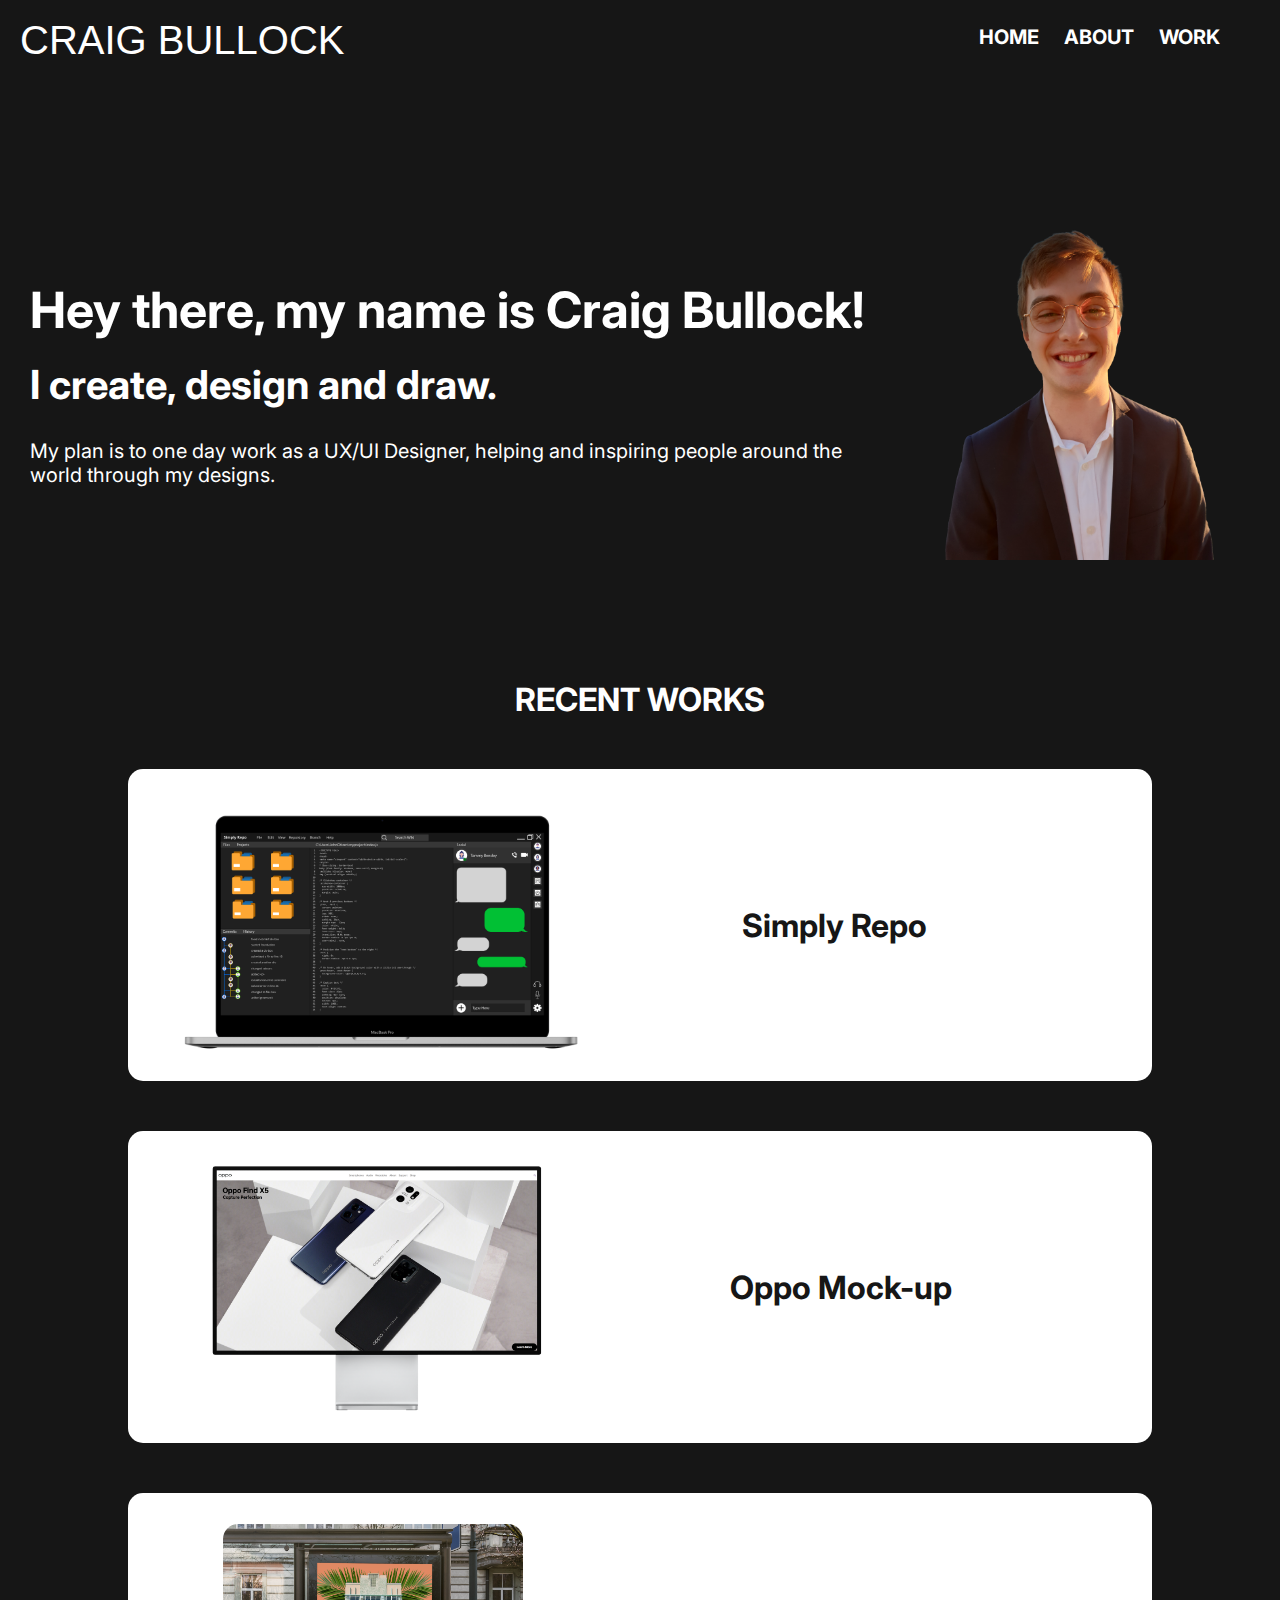
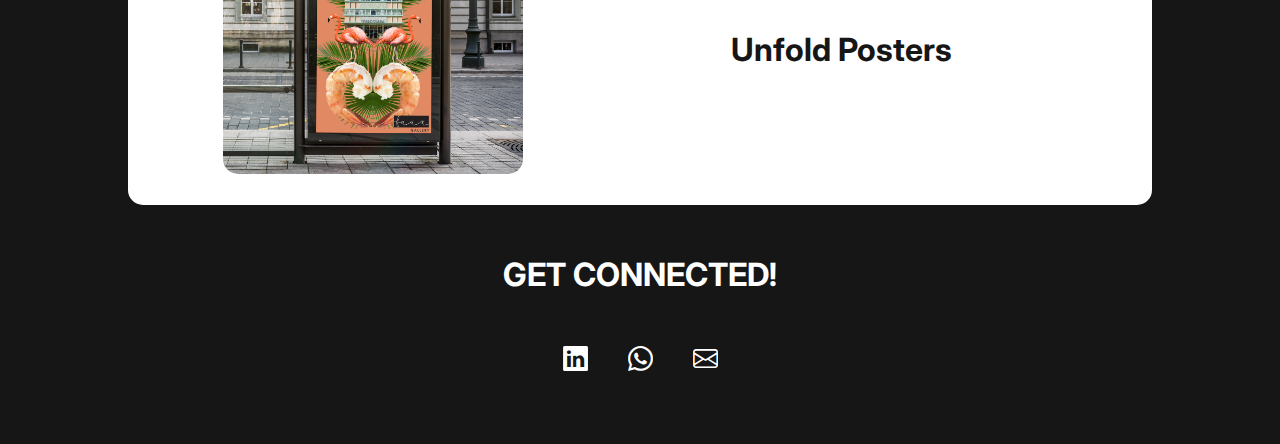
==== index.html @ e7b44bd5 "Add files via upload" ====
<!DOCTYPE html>
<html lang="en">
<head>
    <meta charset="UTF-8">
    <meta http-equiv="X-UA-Compatible" content="IE=edge">
    <meta name="viewport" content="width=device-width, initial-scale=1.0">
    <title>Craig Bullock Design | Home</title>
    <link rel="stylesheet" href="main.css">
    <link href="https://fonts.googleapis.com/css2?family=Yellowtail&display=swap" rel="stylesheet">
    <link href="https://fonts.googleapis.com/css2?family=Inter&display=swap" rel="stylesheet">
    <link rel="stylesheet" href="https://cdn.jsdelivr.net/npm/bootstrap-icons@1.9.1/font/bootstrap-icons.css">
</head>
<body>
    <div class="container">
        <div class="navbar">
            <div class="logo">
                <a href="">   
                    <p2>CRAIG BULLOCK</p2>
                </a>
            </div>
            <div class="cats">
                <a href="index.html">
                    HOME
                </a>
                <a href="about.html">
                    ABOUT
                </a>
                <a href="works.html">
                    WORK
                </a>
            </div>
        </div>
        <div class="introduction">
            <div class="introbox">
                <div class="text">
                    <h1>Hey there, my name is Craig Bullock!</h1>
                    <h2>I create, design and draw.</h2>
                    <p>My plan is to one day work as a UX/UI Designer, helping and inspiring people around the world through my designs.</p>
                </div>
                <div class="profileshot">
                    <img src="me.png">
                </div>
            </div>
        </div>
        <div class="works">    
            <div class="workbox">
                <h1>RECENT WORKS</h1>
                <a href="works.html">
                    <div class="work1">
                        <img src="simplyrepo.png" alt="">
                        <h1>Simply Repo</h1>
                    </div>
                </a>
                <a href="works.html">
                    <div class="work2">
                        <img src="oppomockup.png" alt="">
                        <h1>Oppo Mock-up</h1>
                    </div>
                </a>
                <a href="works.html">
                    <div class="work3">
                        <img src="Poster Mockup.png" alt="">
                        <h1>Unfold Posters</h1>
                    </div>
                </a>
            </div>
        </div>
        <div class="socials">
            <div class="socialsbox">
                <div>
                    <h1>GET CONNECTED!</h1>
                </div>
                <div class="social">
                    <a href="https://linkedin.com/in/bullockcraig">
                        <i class="bi-linkedin"></i>
                    </a>
                    <a href="https://wa.me/610490848878">
                        <i class="bi-whatsapp"></i>
                    </a>
                    <a href="mailto: craigbullbren@outlook.com">
                        <i class="bi-envelope"></i>
                    </a>
                </div>
            </div>
        </div>
    </div>
<script src="java.js"></script>
</body>
</html>
---- main.css ----
* {
    margin: 0;
    overflow-x: hidden;
}

.navbar {
    height: 80px;
    width: 100vw;
    background-color: #161616;
    display: flex;
    align-items: center;
    justify-content: space-between;
}

.navbar a {
    text-decoration: none;
    color: white;
}

.logo {
    display: flex;
    justify-content: center;
    align-items: center;
    font-size: 40px;
    padding-left: 20px;
}

.logo p2 {
    font-family: 'Segoe UI', Tahoma, Geneva, Verdana, sans-serif;
}

.cats {
    font-family: 'Inter';
    font-weight: bold;
    font-size: 20px;
    padding-right: 50px;
    text-align: center;
    height: 30px;
}

.cats a {
    padding: 10px;
    text-align: center;
}

.introduction {
    height: 600px;
    background-color: #161616;
    width: 100vw;
    display: flex;
    justify-content: center;
    font-family: 'Inter';
    color: white;
}

.works {
    background-color: #161616;
    display: flex;
    justify-content: center;
    font-family: 'Inter';
}

.introbox {
    width: 1580px;
    position: relative;
}

.text {
    position: absolute;
    top: 200px;
    padding-left: 30px;
    max-width: 865px;

}

.text h1 {
    font-size: 50px;
}

.text h2 {
    font-size: 40px;
    padding-top: 20px;
}

.text p {
    font-size: 20px;
    padding-top: 30px;
}

.profileshot {
    position: absolute;
    right: 50px;
    top: 80px;
}

.profileshot img {
    height: 400px;
}

.workbox {
    width: 2048px;
    display: flex;
    flex-direction: column;
    align-items: center;
    gap: 50px;
    color: white;
}

.work1 {
    background-color: white;
    width: 1024px;
    height: 312px;
    align-items: center;
    display: flex;
    border-radius: 15px;
    position: relative;
}

.work1 h1 {
    padding-right: 100px;
    position: absolute;
    right: 125px;
    color: #161616;
}

.work1 img {
    height: 250px;
    position: absolute;
    left: 50px;
}

.work2 {
    background-color: white;
    width: 1024px;
    height: 312px;
    align-items: center;
    display: flex;
    border-radius: 15px;
    position: relative;
}

.work2 h1 {
    padding-right: 100px;
    position: absolute;
    right: 100px;
    color: #161616;
}

.work2 img {
    height: 250px;
    position: absolute;
    left: 75px;
}

.work3 {
    background-color: white;
    width: 1024px;
    height: 312px;
    align-items: center;
    display: flex;
    border-radius: 15px;
    position: relative;
}

.work3 h1 {
    padding-right: 100px;
    position: absolute;
    right: 100px;
    color: #161616;
}

.work3 img {
    height: 250px;
    position: absolute;
    left: 95px;
    border-radius: 15px;
}


.socials {
    padding: 50px;
    display: flex;
    justify-content: center;
    background-color: #F5F5EF;
    font-family: 'Inter';
    background-color: #161616;
    color: white;
}

.socialsbox {
    width: 2048px;
    display: flex;
    align-items: center;
    flex-direction: column;
    gap: 30px;
}

.social {
    display: flex;
    justify-content: center;
    flex-direction: row;
}

.socialsbox a {
    text-decoration: none;
    color: white;
    display: flex;
    justify-content: center;
    flex-direction: row;
    padding: 20px;
}

.bi-linkedin {
    font-size: 25px;
    text-decoration: none;
    color: white;
}

.bi-envelope {
    font-size: 25px;
}

.bi-whatsapp {
    font-size: 25px;
}



/*  Work */

.bworks {
    display: flex;
    justify-content: center;
    align-items: center;
    width: 100vw;
    background-color: #161616;
}

.bworksbox {
    display: flex;
    justify-content: center;
    flex-direction: column;
    align-items: center;
    width: 2048px;
    gap: 20px;
    font-family: 'Inter';
}

.wcontent {
    display: flex;
    justify-content: center;
    align-items: center;
    flex-direction: row;
    gap: 50px;
    font-family: 'Inter'
}

.box1 {
    display: flex;
    justify-content: center;
    align-items: center;
    flex-direction: column;
    background-color: white;
    height: 450px;
    width: 450px;
    gap: 50px;
    border-radius: 15px;
}

.box1 img {
    height: 250px;
}

.box2 {
    display: flex;
    justify-content: center;
    align-items: center;
    flex-direction: column;
    background-color: white;
    height: 450px;
    width: 450px;
    gap: 50px;
    border-radius: 15px;
}

.box2 img {
    height: 250px;
}

.title {
    display: block;
    color: white;
}

.bworksbox h1 {
    color: white;
}

#overlay1 {
    display: none;
    position: fixed;
    width: 100%;
    height: 100%;
    top: 0;
    left: 0;
    right: 0;
    bottom: 0;
    background-color: rgba(0,0,0,0.5);
}

.overlaybox {
    display: flex;
    justify-content: center;
    align-items: center;
    height: 700px;
    width: 1000px;
    background-color: white;
    border-radius: 15px;
    font-family: 'Inter';
    flex-direction: column;
    position: relative;
}

.overlaybox video {
    height: 500px;
    padding: 20px;
}

.bi-x-square-fill {
    position: absolute;
    right: 10px;
    top: 10px;
    font-size: 40px;
}

.overlaybox p {
    padding-top: 10px;
    padding-left: 60px;
    padding-right: 60px;
}

#overlay2 {
    display: none;
    position: fixed;
    width: 100%;
    height: 100%;
    top: 0;
    left: 0;
    right: 0;
    bottom: 0;
    background-color: rgba(0,0,0,0.5);
}

#overlay3 {
    display: none;
    position: fixed;
    width: 100%;
    height: 100%;
    top: 0;
    left: 0;
    right: 0;
    bottom: 0;
    background-color: rgba(0,0,0,0.5);
}

#overlay4 {
    display: none;
    position: fixed;
    width: 100%;
    height: 100%;
    top: 0;
    left: 0;
    right: 0;
    bottom: 0;
    background-color: rgba(0,0,0,0.5);
}

.overlaybox iframe {
    height: 500px;
    width: 900px;
    padding: 20px;
    border: none;
}

#overlay5 {
    display: none;
    position: fixed;
    width: 100%;
    height: 100%;
    top: 0;
    left: 0;
    right: 0;
    bottom: 0;
    background-color: rgba(0,0,0,0.5);
}

.overlaybox img {
    height: 500px;
    padding: 20px;
}

#overlay6 {
    display: none;
    position: fixed;
    width: 100%;
    height: 100%;
    top: 0;
    left: 0;
    right: 0;
    bottom: 0;
    background-color: rgba(0,0,0,0.5);
}

#overlay7 {
    display: none;
    position: fixed;
    width: 100%;
    height: 100%;
    top: 0;
    left: 0;
    right: 0;
    bottom: 0;
    background-color: rgba(0,0,0,0.5);
}

/*      ABOUT       */

.about {
    display: flex;
    justify-content: center;
    background-color: #161616;
}

.aboutbox {
    display: flex;
    justify-content: center;
    font-family: 'Inter';
    width: 1080px;
    color: white;
    padding: 20px;
    flex-direction: column;
    row-gap: 20px;
}

.aboutbox h1 {
    text-align: center;
    padding-bottom: 20px;
}

.aboutbox p {
    padding-bottom: 20px;
    font-size: 25px;
}

.gallerytext p {
    text-align: center;
}

.wcontent1 {
    padding-top: 40px;
    display: flex;
    justify-content: center;
    align-items: center;
    flex-direction: row;
    gap: 50px;
    font-family: 'Inter';
}

#slideshow { 
    margin: 50px auto; 
    position: relative; 
    width: 410px; 
    height: 540px; 
    padding: 10px; 
    background-color: white;
    border-radius: 15px;
}
  
#slideshow > div { 
    position: absolute; 
    top: 10px; 
    left: 10px; 
    right: 10px; 
    bottom: 10px;
    display: flex;
    align-items: center;
}

#slideshow img {
    height: 530px;
}

#slideshow div {
    display: flex;
    justify-content: center;
    align-content: center;
}

@media screen and (max-width:1080px) {
    .wcontent {
        flex-direction: column;
    }
    .work1 {
        width: 400px;
        height: 400px;
        display: flex;
        justify-content: center;
        align-items: center;
        position: static;
        flex-direction: column;
        text-decoration: none;
    }
    .work1 h1 {
        color: #161616;
        position: static;
        right: 0;
        text-decoration: none;
        padding: 50px;
        text-align: center;
    }
    
    .work1 img {
        height: 250px;
        position: static;
        left: 0;
        text-decoration: none;
    }
    .work2 {
        background-color: white;
        width: 400px;
        height: 400px;
        align-items: center;
        display: flex;
        border-radius: 15px;
        position: static;
        flex-direction: column;
        justify-content: center;
    }
    
    .work2 h1 {
        position: static;
        right: 0px;
        color: #161616;
        padding: 50px;
    }
    
    .work2 img {
        height: 250px;
        position: static;
        left: 0px;
    }
    
    .work3 {
        background-color: white;
        width: 400px;
        height: 400px;
        align-items: center;
        display: flex;
        justify-content: center;
        border-radius: 15px;
        position: static;
        flex-direction: column;
    }
    
    .work3 h1 {
        padding: 40px;
        position: static;
        right: 0px;
        color: #161616;
    }
    
    .work3 img {
        padding: 10px;
        height: 250px;
        position: static;
        left: 0px;
        border-radius: 15px;
    }
    .workbox a {
        text-decoration: none;
    }
    .cats a {
        font-size: 15px;
        padding: 5px;
    }
    .cats {
        padding-right: 20px;
    }
    .logo {
        font-size: 25px;
    }
    .overlaybox {
        display: flex;
        justify-content: center;
        align-items: center;
        height: 500px;
        width: 450px;
        background-color: white;
        border-radius: 15px;
        font-family: 'Inter';
        flex-direction: column;
        position: relative;
    }
    .overlaybox video {
        height: 200px;
        padding:20px;
    }
    .overlaybox p {
        padding-top: 10px;
        padding-left: 60px;
        padding-right: 60px;
    }
    .overlaybox iframe {
        height: 200px;
        width: 400px;
        padding: 20px;
        border: none;
    }
    .overlaybox img {
        height: 200px;
        padding: 20px;
    }
}

@media screen and (max-width:1220px) {
    .introduction {
        height: fit-content;
        background-color: #161616;
        width: 100vw;
        display: flex;
        align-items: center;
        justify-content: center;
        font-family: 'Inter';
        color: white;
    }
    .introbox {
        width: 1580px;
        position: static;
        display: flex;
        justify-content: center;
        align-items: center;
        flex-direction: column;
    }
    .text {
        position: static;
        top: 0px;
        padding: 30px;
        max-width: 865px;
        justify-content: center;
        text-align: center;
        display: flex;
        flex-direction: column;
    }
    .profileshot {
        display: flex;
        justify-content: center;
        align-items: center;
        flex-direction: column;
        position: static;
        right: 0px;
        top: 0px;
    }
    .profileshot img {
        height: 400px;
        padding: 20px;
    }
    .text h1 {
        font-size: 50px;
        height: fit-conten;
    }
    
    .text h2 {
        font-size: 40px;
        padding-top: 20px;
    }
    
    .text p {
        font-size: 20px;
        padding-top: 30px;
    }
}

@media screen and (max-height:800px) {
    .overlaybox {
        display: flex;
        justify-content: center;
        align-items: center;
        height: 500px;
        width: 450px;
        background-color: white;
        border-radius: 15px;
        font-family: 'Inter';
        flex-direction: column;
        position: relative;
    }
    .overlaybox video {
        height: 200px;
        padding:20px;
    }
    .overlaybox p {
        padding-top: 10px;
        padding-left: 60px;
        padding-right: 60px;
    }
    .overlaybox iframe {
        height: 200px;
        width: 400px;
        padding: 20px;
        border: none;
    }
    .overlaybox img {
        height: 200px;
        padding: 20px;
    }
}

@media screen and (max-width:420px) {
    .cats a {
        font-size: 10px;
    }
    .overlaybox {
        display: flex;
        justify-content: center;
        align-items: center;
        height: 500px;
        width: 350px;
        background-color: white;
        border-radius: 15px;
        font-family: 'Inter';
        flex-direction: column;
        position: relative;
    }
    .overlaybox video {
        height: 180px;
        padding:20px;
    }
    .overlaybox p {
        padding-top: 10px;
        padding-left: 30px;
        padding-right: 30px;
    }
    .overlaybox iframe {
        height: 200px;
        width: 300px;
        padding: 20px;
        border: none;
    }
    .overlaybox img {
        height: 190px;
        padding: 20px;
    }
    .overlaybox h2 {
        font-size: 19px;
    }
    .socialsbox h1 {
        font-size: 25px;
    }
}

@media screen and (max-width:510px) {
    .box2 {
        width: 350px;
    }
    .box2 h2 {
        font-size: 18px;
    }
    .box1 {
        width: 350px;
    }
    .box1 h2 {
        font-size: 18px;
    }
    .box1 img {
        height: 200px;
    }
    .box2 img {
        height: 200px;
    }
    #slideshow {
        width: 300px;
        height: 400px;

    }
    #slideshow img {
        height: 400px;
    }
    .work1 {
        width: 350px;
        height: 350px;
        display: flex;
        justify-content: center;
        align-items: center;
        position: static;
        flex-direction: column;
        text-decoration: none;
    }
    .work1 h1 {
        color: #161616;
        position: static;
        right: 0;
        text-decoration: none;
        padding: 30px;
        text-align: center;
    }
    
    .work1 img {
        height: 200px;
        position: static;
        left: 0;
        text-decoration: none;
    }
    .work2 {
        background-color: white;
        width: 350px;
        height: 350px;
        align-items: center;
        display: flex;
        border-radius: 15px;
        position: static;
        flex-direction: column;
        justify-content: center;
    }
    
    .work2 h1 {
        position: static;
        right: 0px;
        color: #161616;
        padding: 30px;
    }
    
    .work2 img {
        height: 200px;
        position: static;
        left: 0px;
    }
    
    .work3 {
        background-color: white;
        width: 350px;
        height: 350px;
        align-items: center;
        display: flex;
        justify-content: center;
        border-radius: 15px;
        position: static;
        flex-direction: column;
    }
    
    .work3 h1 {
        padding: 30px;
        position: static;
        right: 0px;
        color: #161616;
    }
    
    .work3 img {
        padding: 10px;
        height: 200px;
        position: static;
        left: 0px;
        border-radius: 15px;
    }
}
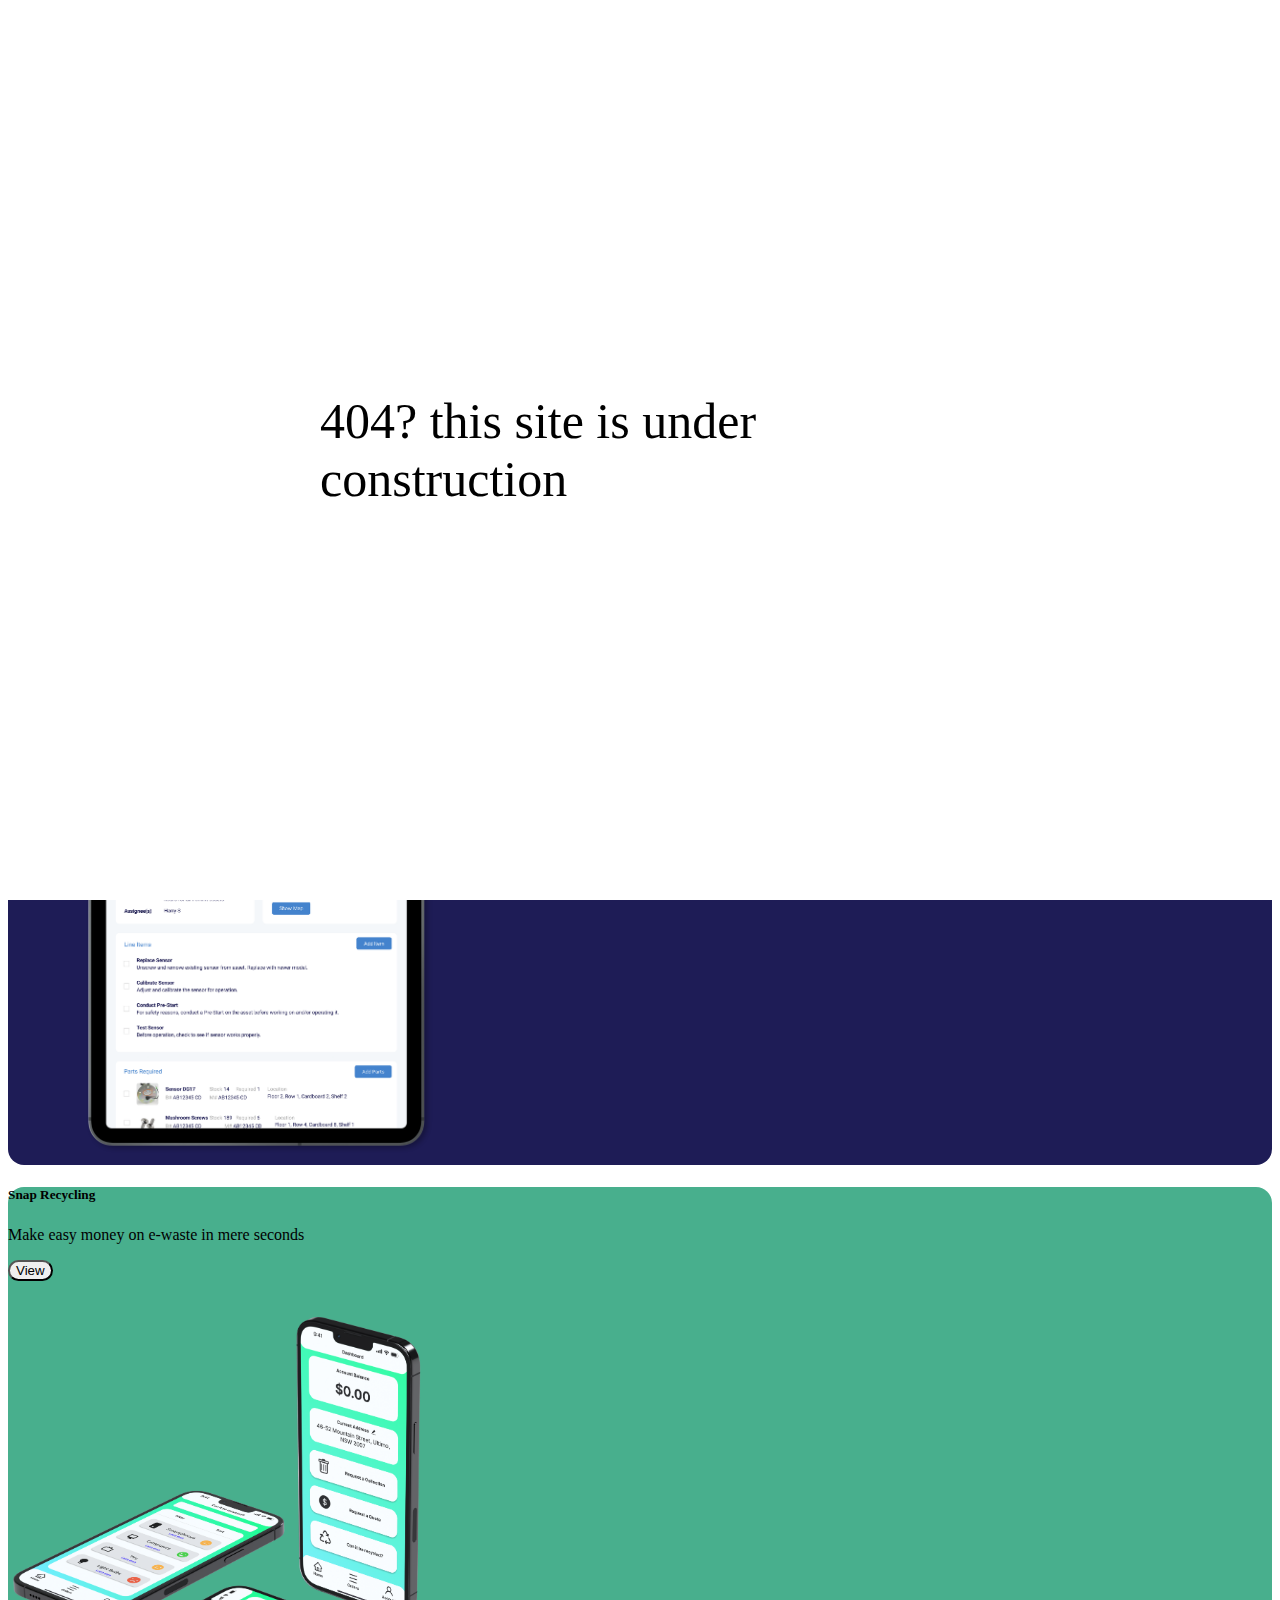
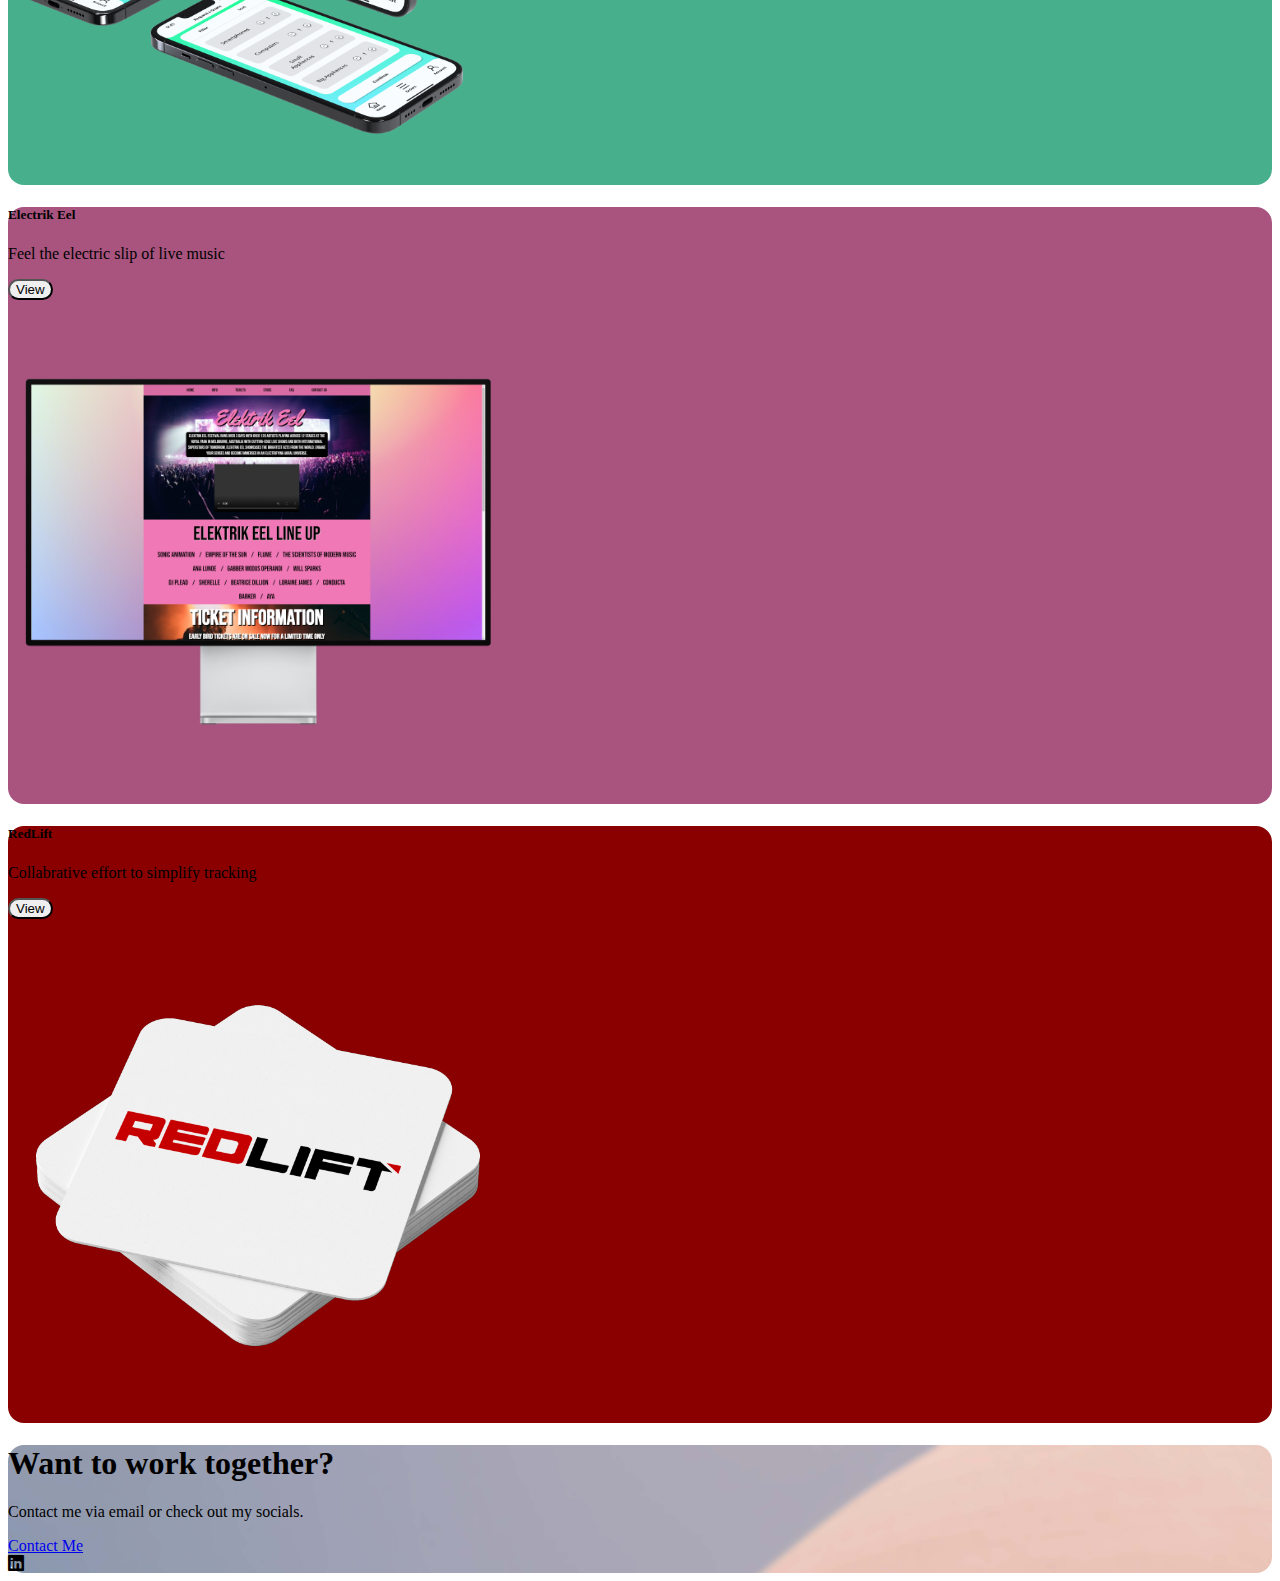
==== commit 244cbdcc: "New Design" ====
--- a/index.html
+++ b/index.html
@@ -1,89 +1,137 @@
-<!DOCTYPE html>
+<!doctype html>
 <html lang="en">
-<head>
-    <meta charset="UTF-8">
-    <meta http-equiv="X-UA-Compatible" content="IE=edge">
-    <meta name="viewport" content="width=device-width, initial-scale=1.0">
-    <title>Craig Bullock Design | Home</title>
+  <head>
+    <meta charset="utf-8">
+    <meta name="viewport" content="width=device-width, initial-scale=1">
+    <link href="https://cdn.jsdelivr.net/npm/bootstrap@5.2.3/dist/css/bootstrap.min.css" rel="stylesheet" integrity="sha384-rbsA2VBKQhggwzxH7pPCaAqO46MgnOM80zW1RWuH61DGLwZJEdK2Kadq2F9CUG65" crossorigin="anonymous">
+    <link rel="stylesheet" href="https://cdn.jsdelivr.net/npm/bootstrap-icons@1.10.2/font/bootstrap-icons.css">
+    <script src="https://cdn.jsdelivr.net/npm/bootstrap@5.2.3/dist/js/bootstrap.bundle.min.js" integrity="sha384-kenU1KFdBIe4zVF0s0G1M5b4hcpxyD9F7jL+jjXkk+Q2h455rYXK/7HAuoJl+0I4" crossorigin="anonymous"></script>
     <link rel="stylesheet" href="main.css">
-    <link href="https://fonts.googleapis.com/css2?family=Yellowtail&display=swap" rel="stylesheet">
-    <link href="https://fonts.googleapis.com/css2?family=Inter&display=swap" rel="stylesheet">
-    <link rel="stylesheet" href="https://cdn.jsdelivr.net/npm/bootstrap-icons@1.9.1/font/bootstrap-icons.css">
+    <title>Craig Bullock Design</title>
 </head>
 <body>
-    <div class="container">
-        <div class="navbar">
-            <div class="logo">
-                <a href="">   
-                    <p2>CRAIG BULLOCK</p2>
-                </a>
+<div id="overlay">
+    <div id="text">
+        <p>404? this site is under construction</p>
+    </div>
+</div>
+    <section class="section1">
+        <nav class="navbar navbar-expand-lg">
+            <div class="container-fluid">
+                <a href="#" class="navbar-brand">CRAIG BULLOCK DESIGN</a>
+                <button type="button" class="navbar-toggler" data-bs-toggle="collapse" data-bs-target="#navbarCollapse">
+                    <span class="navbar-toggler-icon"></span>
+                </button>
+                <div class="collapse navbar-collapse" id="navbarCollapse">
+                    <div class="navbar-nav ms-auto">              	
+                        <a href="#section2" class="nav-item nav-link">About</a>
+                        <a href="#section3" class="nav-item nav-link">Work</a>
+                        <a href="#section4" class="nav-item nav-link">Contact</a>
+                    </div>
+                </div>
             </div>
-            <div class="cats">
-                <a href="index.html">
-                    HOME
-                </a>
-                <a href="about.html">
-                    ABOUT
-                </a>
-                <a href="works.html">
-                    WORK
-                </a>
-            </div>
-        </div>
-        <div class="introduction">
-            <div class="introbox">
-                <div class="text">
-                    <h1>Hey there, my name is Craig Bullock!</h1>
-                    <h2>I create, design and draw.</h2>
-                    <p>My plan is to one day work as a UX/UI Designer, helping and inspiring people around the world through my designs.</p>
+        </nav>
+    </section>
+    <section class="section2">
+        <div class="container-lg">
+            <div class="intro bg p-5 my-4 d-flex align-items-center">
+                <div class="text text-white">
+                    <h1>Hey, it's nice to meet you!</h1>
+                    <p class="lead">My name is Craig Bullock, and I am a user interface designer, a website developer and a professional cat lover.</p>
+                    <p><a href="mailto:craigbullbren@outlook.com" class="btn btn-success btn-lg">Contact Me</a></p>
                 </div>
-                <div class="profileshot">
-                    <img src="me.png">
+                <div class="bit d-flex align-items-center">
+                    <img class="img-fluid" src="shocked with cat.png" alt="null">
                 </div>
             </div>
         </div>
-        <div class="works">    
-            <div class="workbox">
-                <h1>RECENT WORKS</h1>
-                <a href="works.html">
-                    <div class="work1">
-                        <img src="simplyrepo.png" alt="">
-                        <h1>Simply Repo</h1>
+    </section>
+    <section id="section3">
+        <div class="container-lg">
+            <div class="row">
+                <div class="col-xl-6 mb-3">
+                    <div class="teletrack card h-100 border-0">
+                        <div class="poopie d-flex align-items-center">
+                            <div class="card-body text-white">
+                                <h5 class="card-title">Teletrack Maintaince Module</h5>
+                                <p class="card-text">Automating work order management</p>
+                            </div>
+                            <div class="card-body text-end">
+                                <button type="button" class="btn btn-primary">View</button>
+                            </div>
+                        </div>
+                        <div class="image d-flex justify-content-center">
+                            <img src="Portrait.png" class="card-img-bottom img-fluid" alt="null"/>
+                        </div>
                     </div>
-                </a>
-                <a href="works.html">
-                    <div class="work2">
-                        <img src="oppomockup.png" alt="">
-                        <h1>Oppo Mock-up</h1>
+                </div>
+                <div class="col-xl-6 mb-3">
+                    <div class="snap card h-100 border-0">
+                        <div class="poopie d-flex align-items-center">
+                            <div class="card-body text-white">
+                                <h5 class="card-title">Snap Recycling</h5>
+                                <p class="card-text">Make easy money on e-waste in mere seconds</p>
+                            </div>
+                            <div class="card-body text-end ">
+                                <button type="button" class="btn btn-primary">View</button>
+                            </div>
+                        </div>
+                        <div class="image d-flex justify-content-center">
+                            <img src="Scene 14.png" class="card-img-bottom img-fluid" alt="Camera"/>
+                        </div>
                     </div>
-                </a>
-                <a href="works.html">
-                    <div class="work3">
-                        <img src="Poster Mockup.png" alt="">
-                        <h1>Unfold Posters</h1>
+                </div>
+                <div class="col-xl-6 mb-3">
+                    <div class="eel card h-100 border-0">
+                        <div class="poopie d-flex align-items-center">
+                            <div class="card-body text-white">
+                                <h5 class="card-title">Electrik Eel</h5>
+                                <p class="card-text">Feel the electric slip of live music</p>
+                            </div>
+                            <div class="card-body text-end">
+                                <button type="button" class="btn btn-primary">View</button>
+                            </div>
+                        </div>
+                        <div class="image d-flex justify-content-center">
+                            <img src="elektrik_eel_line_up.png" class="card-img-bottom img-fluid" alt="Camera"/>
+                        </div>
                     </div>
-                </a>
-            </div>
+                </div>
+                <div class="col-xl-6 mb-3">
+                    <div class="red card h-100 mb-3 border-0">
+                        <div class="poopie d-flex align-items-center">
+                            <div class="card-body text-white">
+                                <h5 class="card-title">RedLift</h5>
+                                <p class="card-text">Collabrative effort to simplify tracking</p>
+                            </div>
+                            <div class="card-body text-end">
+                                <button type="button" class="btn btn-primary">View</button>
+                            </div>
+                        </div>
+                        <div class="image d-flex justify-content-center">
+                            <img src="Free_Square_Coaster_Mockup_2.png" class="card-img-bottom img-fluid" alt="Camera"/>
+                        </div>
+                    </div>
+                </div>
+            </div>    
         </div>
-        <div class="socials">
-            <div class="socialsbox">
-                <div>
-                    <h1>GET CONNECTED!</h1>
-                </div>
-                <div class="social">
-                    <a href="https://linkedin.com/in/bullockcraig">
-                        <i class="bi-linkedin"></i>
-                    </a>
-                    <a href="https://wa.me/610490848878">
-                        <i class="bi-whatsapp"></i>
-                    </a>
-                    <a href="mailto: craigbullbren@outlook.com">
-                        <i class="bi-envelope"></i>
-                    </a>
+    </section>
+    <section id="section4">
+            <div class="container-lg">
+                <div class="contact p-5 my-4 bg-light text-white">
+                    <h1>Want to work together?</h1>
+                    <p class="lead"> Contact me via email or check out my socials.</p>
+                    <div class="links d-flex flex-row align-items-center">
+                        <div class="">
+                            <a href="mailto:craigbullbren@outlook.com" class="btn btn-success btn-lg">Contact Me</a>
+                        </div>
+                        <div class="p-2">
+                            <a class="btn btn-primary btn-lg"><i class="bi bi-linkedin rounded"></i></a>
+                        </div>
+                    </div>
                 </div>
             </div>
-        </div>
-    </div>
-<script src="java.js"></script>
+        </section>
+    </section>
 </body>
 </html>--- a/main.css
+++ b/main.css
@@ -1,863 +1,81 @@
-* {
-    margin: 0;
-    overflow-x: hidden;
+@media (max-width: 991.98px) {
+    .intro {
+        flex-direction: column;
+    }
+    .text {
+        text-align: center;
+    }
 }
 
-.navbar {
-    height: 80px;
-    width: 100vw;
-    background-color: #161616;
-    display: flex;
-    align-items: center;
-    justify-content: space-between;
+.btn-primary {
+    border-radius: 30px;
 }
 
-.navbar a {
-    text-decoration: none;
-    color: white;
+.card img {
+    width: 500px;
+    height: 500px;
+    object-fit: contain;
 }
 
-.logo {
-    display: flex;
-    justify-content: center;
-    align-items: center;
-    font-size: 40px;
-    padding-left: 20px;
+.card {
+    border-radius: 16px;
 }
 
-.logo p2 {
-    font-family: 'Segoe UI', Tahoma, Geneva, Verdana, sans-serif;
+.contact {
+    border-radius: 16px;
+    background-image: url(sam-moghadam-khamseh-eKauTDj3p2Q-unsplash.jpg);
+    background-size: cover;
 }
 
-.cats {
-    font-family: 'Inter';
-    font-weight: bold;
-    font-size: 20px;
-    padding-right: 50px;
-    text-align: center;
-    height: 30px;
+.intro {
+    border-radius: 16px;
+    background-image: url(sam-moghadam-khamseh-VwHzE0aFQfY-unsplash.jpg);
+    background-size: cover;
 }
 
-.cats a {
-    padding: 10px;
-    text-align: center;
+.teletrack {
+    background-color: #1E1C56;
 }
 
-.introduction {
-    height: 600px;
-    background-color: #161616;
-    width: 100vw;
-    display: flex;
-    justify-content: center;
-    font-family: 'Inter';
-    color: white;
+.snap {
+    background-color: #48af8d;
 }
 
-.works {
-    background-color: #161616;
-    display: flex;
-    justify-content: center;
-    font-family: 'Inter';
+.eel {
+    background-color: #a8547f;
 }
 
-.introbox {
-    width: 1580px;
-    position: relative;
+.red {
+    background-color: #8a0000;
 }
 
-.text {
-    position: absolute;
-    top: 200px;
-    padding-left: 30px;
-    max-width: 865px;
-
-}
-
-.text h1 {
-    font-size: 50px;
-}
-
-.text h2 {
-    font-size: 40px;
-    padding-top: 20px;
-}
-
-.text p {
-    font-size: 20px;
-    padding-top: 30px;
-}
-
-.profileshot {
-    position: absolute;
-    right: 50px;
-    top: 80px;
-}
-
-.profileshot img {
-    height: 400px;
-}
-
-.workbox {
-    width: 2048px;
-    display: flex;
-    flex-direction: column;
-    align-items: center;
-    gap: 50px;
-    color: white;
-}
-
-.work1 {
-    background-color: white;
-    width: 1024px;
-    height: 312px;
-    align-items: center;
-    display: flex;
-    border-radius: 15px;
-    position: relative;
-}
-
-.work1 h1 {
-    padding-right: 100px;
-    position: absolute;
-    right: 125px;
-    color: #161616;
-}
-
-.work1 img {
-    height: 250px;
-    position: absolute;
-    left: 50px;
-}
-
-.work2 {
-    background-color: white;
-    width: 1024px;
-    height: 312px;
-    align-items: center;
-    display: flex;
-    border-radius: 15px;
-    position: relative;
-}
-
-.work2 h1 {
-    padding-right: 100px;
-    position: absolute;
-    right: 100px;
-    color: #161616;
-}
-
-.work2 img {
-    height: 250px;
-    position: absolute;
-    left: 75px;
-}
-
-.work3 {
-    background-color: white;
-    width: 1024px;
-    height: 312px;
-    align-items: center;
-    display: flex;
-    border-radius: 15px;
-    position: relative;
-}
-
-.work3 h1 {
-    padding-right: 100px;
-    position: absolute;
-    right: 100px;
-    color: #161616;
-}
-
-.work3 img {
-    height: 250px;
-    position: absolute;
-    left: 95px;
-    border-radius: 15px;
-}
-
-
-.socials {
-    padding: 50px;
-    display: flex;
-    justify-content: center;
-    background-color: #F5F5EF;
-    font-family: 'Inter';
-    background-color: #161616;
-    color: white;
-}
-
-.socialsbox {
-    width: 2048px;
-    display: flex;
-    align-items: center;
-    flex-direction: column;
-    gap: 30px;
-}
-
-.social {
-    display: flex;
-    justify-content: center;
-    flex-direction: row;
-}
-
-.socialsbox a {
-    text-decoration: none;
-    color: white;
-    display: flex;
-    justify-content: center;
-    flex-direction: row;
-    padding: 20px;
-}
-
-.bi-linkedin {
-    font-size: 25px;
-    text-decoration: none;
-    color: white;
-}
-
-.bi-envelope {
-    font-size: 25px;
-}
-
-.bi-whatsapp {
-    font-size: 25px;
+.bit img{
+    width: 550px;
+    height: 350px;
+    object-fit: contain;
 }
 
 
 
-/*  Work */
-
-.bworks {
-    display: flex;
-    justify-content: center;
-    align-items: center;
-    width: 100vw;
-    background-color: #161616;
-}
-
-.bworksbox {
-    display: flex;
-    justify-content: center;
-    flex-direction: column;
-    align-items: center;
-    width: 2048px;
-    gap: 20px;
-    font-family: 'Inter';
-}
-
-.wcontent {
-    display: flex;
-    justify-content: center;
-    align-items: center;
-    flex-direction: row;
-    gap: 50px;
-    font-family: 'Inter'
-}
-
-.box1 {
-    display: flex;
-    justify-content: center;
-    align-items: center;
-    flex-direction: column;
-    background-color: white;
-    height: 450px;
-    width: 450px;
-    gap: 50px;
-    border-radius: 15px;
-}
-
-.box1 img {
-    height: 250px;
-}
-
-.box2 {
-    display: flex;
-    justify-content: center;
-    align-items: center;
-    flex-direction: column;
-    background-color: white;
-    height: 450px;
-    width: 450px;
-    gap: 50px;
-    border-radius: 15px;
-}
-
-.box2 img {
-    height: 250px;
-}
-
-.title {
-    display: block;
-    color: white;
-}
-
-.bworksbox h1 {
-    color: white;
-}
-
-#overlay1 {
-    display: none;
-    position: fixed;
-    width: 100%;
-    height: 100%;
+#overlay {
+    position: fixed; /* Sit on top of the page content */
+    width: 100%; /* Full width (cover the whole page) */
+    height: 100%; /* Full height (cover the whole page) */
     top: 0;
     left: 0;
     right: 0;
     bottom: 0;
-    background-color: rgba(0,0,0,0.5);
+    background-color: white; /* Black background with opacity */
+    z-index: 2; /* Specify a stack order in case you're using a different order for other elements */
+    cursor: pointer; /* Add a pointer on hover */
 }
 
-.overlaybox {
-    display: flex;
-    justify-content: center;
-    align-items: center;
-    height: 700px;
-    width: 1000px;
-    background-color: white;
-    border-radius: 15px;
-    font-family: 'Inter';
-    flex-direction: column;
-    position: relative;
-}
-
-.overlaybox video {
-    height: 500px;
-    padding: 20px;
-}
-
-.bi-x-square-fill {
+#text{
     position: absolute;
-    right: 10px;
-    top: 10px;
-    font-size: 40px;
-}
-
-.overlaybox p {
-    padding-top: 10px;
-    padding-left: 60px;
-    padding-right: 60px;
-}
-
-#overlay2 {
-    display: none;
-    position: fixed;
-    width: 100%;
-    height: 100%;
-    top: 0;
-    left: 0;
-    right: 0;
-    bottom: 0;
-    background-color: rgba(0,0,0,0.5);
-}
-
-#overlay3 {
-    display: none;
-    position: fixed;
-    width: 100%;
-    height: 100%;
-    top: 0;
-    left: 0;
-    right: 0;
-    bottom: 0;
-    background-color: rgba(0,0,0,0.5);
-}
-
-#overlay4 {
-    display: none;
-    position: fixed;
-    width: 100%;
-    height: 100%;
-    top: 0;
-    left: 0;
-    right: 0;
-    bottom: 0;
-    background-color: rgba(0,0,0,0.5);
-}
-
-.overlaybox iframe {
-    height: 500px;
-    width: 900px;
-    padding: 20px;
-    border: none;
-}
-
-#overlay5 {
-    display: none;
-    position: fixed;
-    width: 100%;
-    height: 100%;
-    top: 0;
-    left: 0;
-    right: 0;
-    bottom: 0;
-    background-color: rgba(0,0,0,0.5);
-}
-
-.overlaybox img {
-    height: 500px;
-    padding: 20px;
-}
-
-#overlay6 {
-    display: none;
-    position: fixed;
-    width: 100%;
-    height: 100%;
-    top: 0;
-    left: 0;
-    right: 0;
-    bottom: 0;
-    background-color: rgba(0,0,0,0.5);
-}
-
-#overlay7 {
-    display: none;
-    position: fixed;
-    width: 100%;
-    height: 100%;
-    top: 0;
-    left: 0;
-    right: 0;
-    bottom: 0;
-    background-color: rgba(0,0,0,0.5);
-}
-
-/*      ABOUT       */
-
-.about {
-    display: flex;
-    justify-content: center;
-    background-color: #161616;
-}
-
-.aboutbox {
-    display: flex;
-    justify-content: center;
-    font-family: 'Inter';
-    width: 1080px;
-    color: white;
-    padding: 20px;
-    flex-direction: column;
-    row-gap: 20px;
-}
-
-.aboutbox h1 {
-    text-align: center;
-    padding-bottom: 20px;
-}
-
-.aboutbox p {
-    padding-bottom: 20px;
-    font-size: 25px;
-}
-
-.gallerytext p {
-    text-align: center;
-}
-
-.wcontent1 {
-    padding-top: 40px;
-    display: flex;
-    justify-content: center;
-    align-items: center;
-    flex-direction: row;
-    gap: 50px;
-    font-family: 'Inter';
-}
-
-#slideshow { 
-    margin: 50px auto; 
-    position: relative; 
-    width: 410px; 
-    height: 540px; 
-    padding: 10px; 
-    background-color: white;
-    border-radius: 15px;
-}
-  
-#slideshow > div { 
-    position: absolute; 
-    top: 10px; 
-    left: 10px; 
-    right: 10px; 
-    bottom: 10px;
-    display: flex;
-    align-items: center;
-}
-
-#slideshow img {
-    height: 530px;
-}
-
-#slideshow div {
-    display: flex;
-    justify-content: center;
-    align-content: center;
-}
-
-@media screen and (max-width:1080px) {
-    .wcontent {
-        flex-direction: column;
-    }
-    .work1 {
-        width: 400px;
-        height: 400px;
-        display: flex;
-        justify-content: center;
-        align-items: center;
-        position: static;
-        flex-direction: column;
-        text-decoration: none;
-    }
-    .work1 h1 {
-        color: #161616;
-        position: static;
-        right: 0;
-        text-decoration: none;
-        padding: 50px;
-        text-align: center;
-    }
-    
-    .work1 img {
-        height: 250px;
-        position: static;
-        left: 0;
-        text-decoration: none;
-    }
-    .work2 {
-        background-color: white;
-        width: 400px;
-        height: 400px;
-        align-items: center;
-        display: flex;
-        border-radius: 15px;
-        position: static;
-        flex-direction: column;
-        justify-content: center;
-    }
-    
-    .work2 h1 {
-        position: static;
-        right: 0px;
-        color: #161616;
-        padding: 50px;
-    }
-    
-    .work2 img {
-        height: 250px;
-        position: static;
-        left: 0px;
-    }
-    
-    .work3 {
-        background-color: white;
-        width: 400px;
-        height: 400px;
-        align-items: center;
-        display: flex;
-        justify-content: center;
-        border-radius: 15px;
-        position: static;
-        flex-direction: column;
-    }
-    
-    .work3 h1 {
-        padding: 40px;
-        position: static;
-        right: 0px;
-        color: #161616;
-    }
-    
-    .work3 img {
-        padding: 10px;
-        height: 250px;
-        position: static;
-        left: 0px;
-        border-radius: 15px;
-    }
-    .workbox a {
-        text-decoration: none;
-    }
-    .cats a {
-        font-size: 15px;
-        padding: 5px;
-    }
-    .cats {
-        padding-right: 20px;
-    }
-    .logo {
-        font-size: 25px;
-    }
-    .overlaybox {
-        display: flex;
-        justify-content: center;
-        align-items: center;
-        height: 500px;
-        width: 450px;
-        background-color: white;
-        border-radius: 15px;
-        font-family: 'Inter';
-        flex-direction: column;
-        position: relative;
-    }
-    .overlaybox video {
-        height: 200px;
-        padding:20px;
-    }
-    .overlaybox p {
-        padding-top: 10px;
-        padding-left: 60px;
-        padding-right: 60px;
-    }
-    .overlaybox iframe {
-        height: 200px;
-        width: 400px;
-        padding: 20px;
-        border: none;
-    }
-    .overlaybox img {
-        height: 200px;
-        padding: 20px;
-    }
-}
-
-@media screen and (max-width:1220px) {
-    .introduction {
-        height: fit-content;
-        background-color: #161616;
-        width: 100vw;
-        display: flex;
-        align-items: center;
-        justify-content: center;
-        font-family: 'Inter';
-        color: white;
-    }
-    .introbox {
-        width: 1580px;
-        position: static;
-        display: flex;
-        justify-content: center;
-        align-items: center;
-        flex-direction: column;
-    }
-    .text {
-        position: static;
-        top: 0px;
-        padding: 30px;
-        max-width: 865px;
-        justify-content: center;
-        text-align: center;
-        display: flex;
-        flex-direction: column;
-    }
-    .profileshot {
-        display: flex;
-        justify-content: center;
-        align-items: center;
-        flex-direction: column;
-        position: static;
-        right: 0px;
-        top: 0px;
-    }
-    .profileshot img {
-        height: 400px;
-        padding: 20px;
-    }
-    .text h1 {
-        font-size: 50px;
-        height: fit-conten;
-    }
-    
-    .text h2 {
-        font-size: 40px;
-        padding-top: 20px;
-    }
-    
-    .text p {
-        font-size: 20px;
-        padding-top: 30px;
-    }
-}
-
-@media screen and (max-height:800px) {
-    .overlaybox {
-        display: flex;
-        justify-content: center;
-        align-items: center;
-        height: 500px;
-        width: 450px;
-        background-color: white;
-        border-radius: 15px;
-        font-family: 'Inter';
-        flex-direction: column;
-        position: relative;
-    }
-    .overlaybox video {
-        height: 200px;
-        padding:20px;
-    }
-    .overlaybox p {
-        padding-top: 10px;
-        padding-left: 60px;
-        padding-right: 60px;
-    }
-    .overlaybox iframe {
-        height: 200px;
-        width: 400px;
-        padding: 20px;
-        border: none;
-    }
-    .overlaybox img {
-        height: 200px;
-        padding: 20px;
-    }
-}
-
-@media screen and (max-width:420px) {
-    .cats a {
-        font-size: 10px;
-    }
-    .overlaybox {
-        display: flex;
-        justify-content: center;
-        align-items: center;
-        height: 500px;
-        width: 350px;
-        background-color: white;
-        border-radius: 15px;
-        font-family: 'Inter';
-        flex-direction: column;
-        position: relative;
-    }
-    .overlaybox video {
-        height: 180px;
-        padding:20px;
-    }
-    .overlaybox p {
-        padding-top: 10px;
-        padding-left: 30px;
-        padding-right: 30px;
-    }
-    .overlaybox iframe {
-        height: 200px;
-        width: 300px;
-        padding: 20px;
-        border: none;
-    }
-    .overlaybox img {
-        height: 190px;
-        padding: 20px;
-    }
-    .overlaybox h2 {
-        font-size: 19px;
-    }
-    .socialsbox h1 {
-        font-size: 25px;
-    }
-}
-
-@media screen and (max-width:510px) {
-    .box2 {
-        width: 350px;
-    }
-    .box2 h2 {
-        font-size: 18px;
-    }
-    .box1 {
-        width: 350px;
-    }
-    .box1 h2 {
-        font-size: 18px;
-    }
-    .box1 img {
-        height: 200px;
-    }
-    .box2 img {
-        height: 200px;
-    }
-    #slideshow {
-        width: 300px;
-        height: 400px;
-
-    }
-    #slideshow img {
-        height: 400px;
-    }
-    .work1 {
-        width: 350px;
-        height: 350px;
-        display: flex;
-        justify-content: center;
-        align-items: center;
-        position: static;
-        flex-direction: column;
-        text-decoration: none;
-    }
-    .work1 h1 {
-        color: #161616;
-        position: static;
-        right: 0;
-        text-decoration: none;
-        padding: 30px;
-        text-align: center;
-    }
-    
-    .work1 img {
-        height: 200px;
-        position: static;
-        left: 0;
-        text-decoration: none;
-    }
-    .work2 {
-        background-color: white;
-        width: 350px;
-        height: 350px;
-        align-items: center;
-        display: flex;
-        border-radius: 15px;
-        position: static;
-        flex-direction: column;
-        justify-content: center;
-    }
-    
-    .work2 h1 {
-        position: static;
-        right: 0px;
-        color: #161616;
-        padding: 30px;
-    }
-    
-    .work2 img {
-        height: 200px;
-        position: static;
-        left: 0px;
-    }
-    
-    .work3 {
-        background-color: white;
-        width: 350px;
-        height: 350px;
-        align-items: center;
-        display: flex;
-        justify-content: center;
-        border-radius: 15px;
-        position: static;
-        flex-direction: column;
-    }
-    
-    .work3 h1 {
-        padding: 30px;
-        position: static;
-        right: 0px;
-        color: #161616;
-    }
-    
-    .work3 img {
-        padding: 10px;
-        height: 200px;
-        position: static;
-        left: 0px;
-        border-radius: 15px;
-    }
+    top: 50%;
+    left: 50%;
+    font-size: 50px;
+    color: black;
+    transform: translate(-50%,-50%);
+    -ms-transform: translate(-50%,-50%);
 }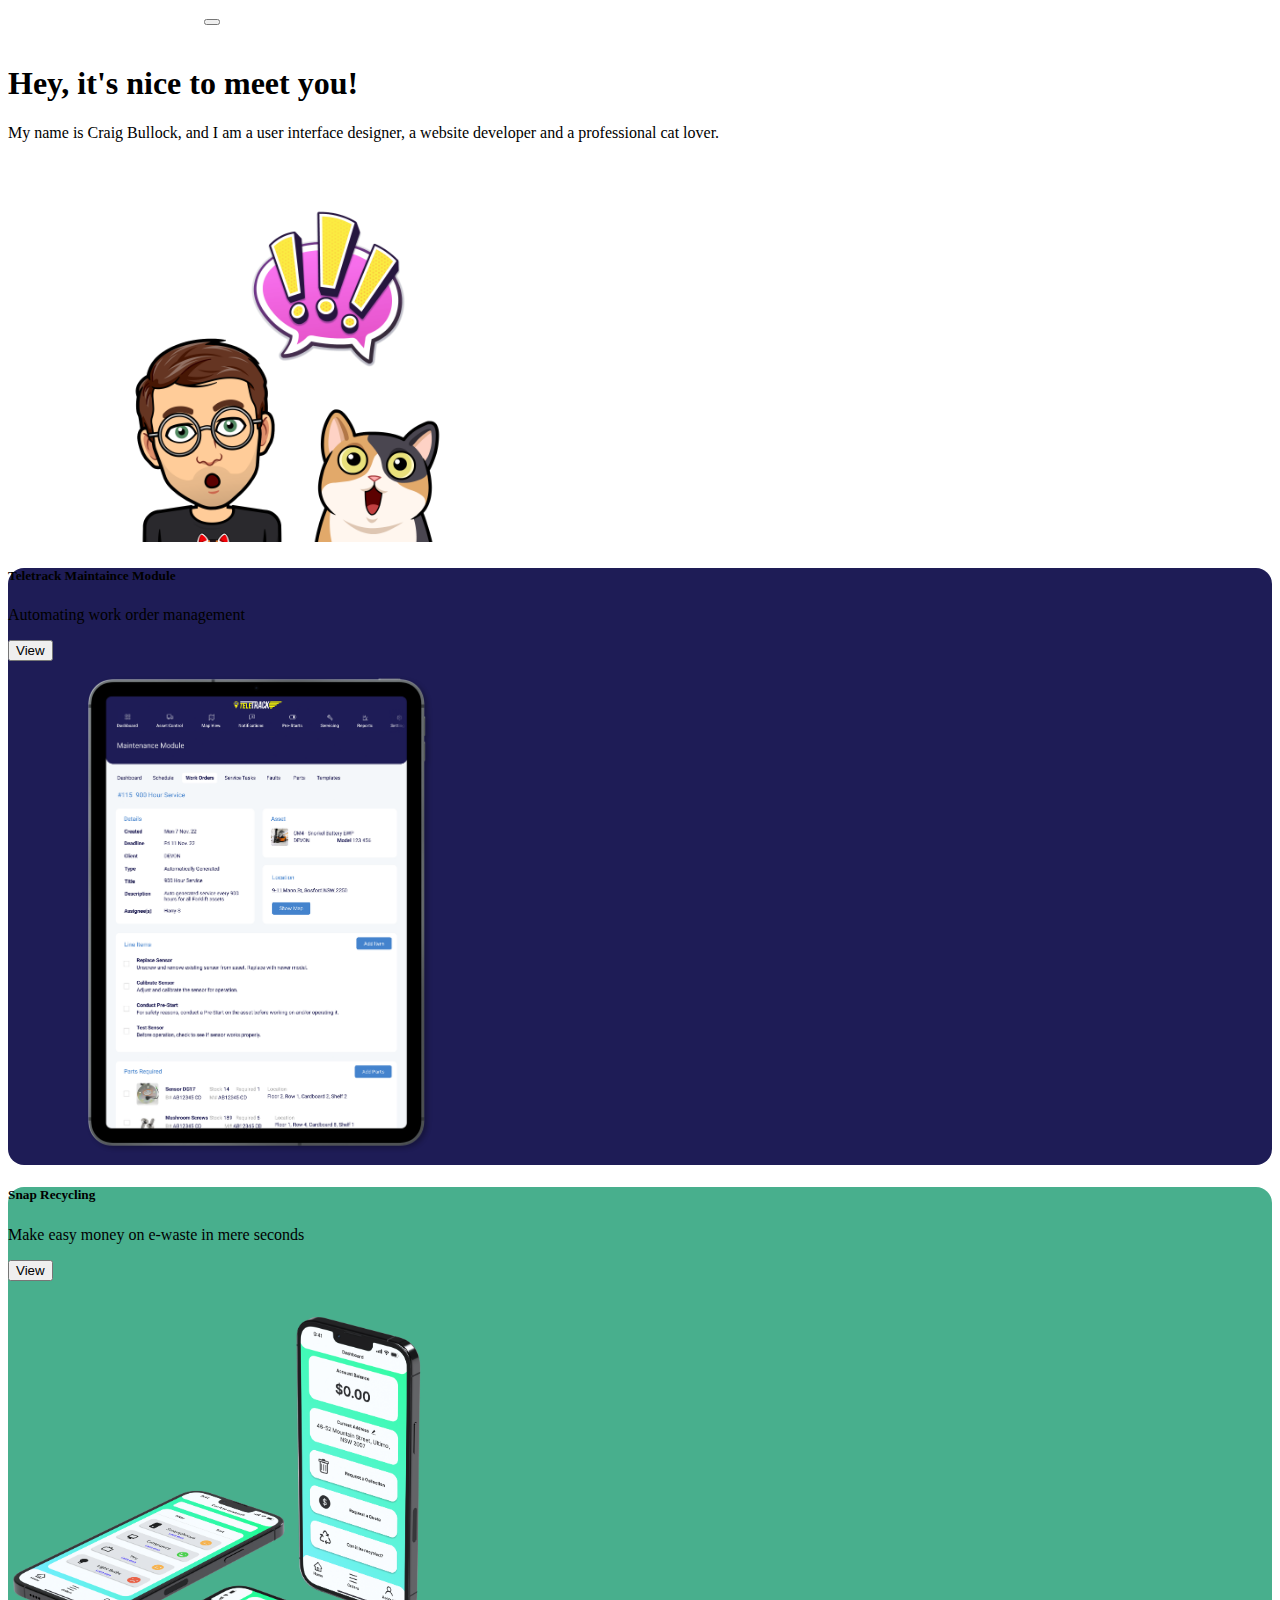
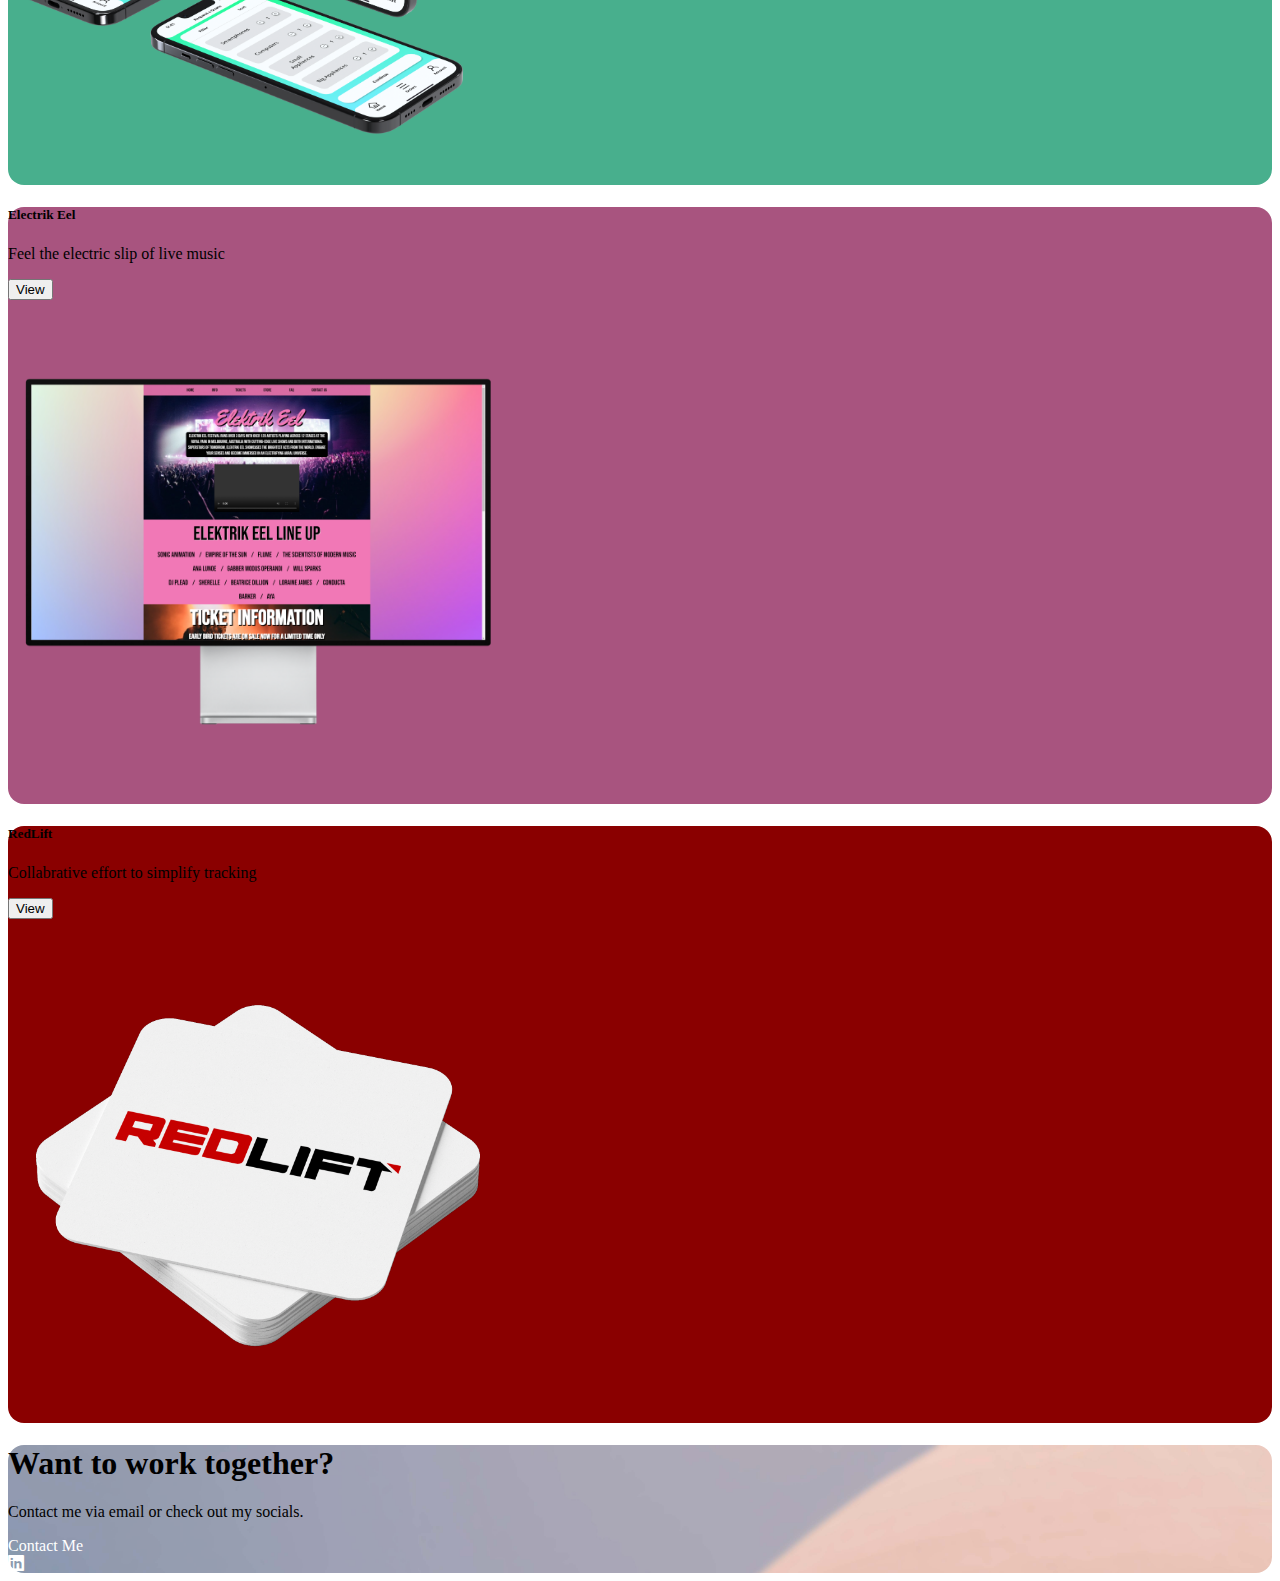
==== commit 781fe8a8: "further updates to new branch" ====
--- a/index.html
+++ b/index.html
@@ -1,137 +1,182 @@
-<!doctype html>
+<!DOCTYPE html>
 <html lang="en">
   <head>
-    <meta charset="utf-8">
-    <meta name="viewport" content="width=device-width, initial-scale=1">
-    <link href="https://cdn.jsdelivr.net/npm/bootstrap@5.2.3/dist/css/bootstrap.min.css" rel="stylesheet" integrity="sha384-rbsA2VBKQhggwzxH7pPCaAqO46MgnOM80zW1RWuH61DGLwZJEdK2Kadq2F9CUG65" crossorigin="anonymous">
-    <link rel="stylesheet" href="https://cdn.jsdelivr.net/npm/bootstrap-icons@1.10.2/font/bootstrap-icons.css">
-    <script src="https://cdn.jsdelivr.net/npm/bootstrap@5.2.3/dist/js/bootstrap.bundle.min.js" integrity="sha384-kenU1KFdBIe4zVF0s0G1M5b4hcpxyD9F7jL+jjXkk+Q2h455rYXK/7HAuoJl+0I4" crossorigin="anonymous"></script>
-    <link rel="stylesheet" href="main.css">
+    <meta charset="utf-8" />
+    <meta name="viewport" content="width=device-width, initial-scale=1" />
+    <link
+      href="https://cdn.jsdelivr.net/npm/bootstrap@5.2.3/dist/css/bootstrap.min.css"
+      rel="stylesheet"
+      integrity="sha384-rbsA2VBKQhggwzxH7pPCaAqO46MgnOM80zW1RWuH61DGLwZJEdK2Kadq2F9CUG65"
+      crossorigin="anonymous"
+    />
+    <link
+      rel="stylesheet"
+      href="https://cdn.jsdelivr.net/npm/bootstrap-icons@1.10.2/font/bootstrap-icons.css"
+    />
+    <script
+      src="https://cdn.jsdelivr.net/npm/bootstrap@5.2.3/dist/js/bootstrap.bundle.min.js"
+      integrity="sha384-kenU1KFdBIe4zVF0s0G1M5b4hcpxyD9F7jL+jjXkk+Q2h455rYXK/7HAuoJl+0I4"
+      crossorigin="anonymous"
+    ></script>
+    <link rel="stylesheet" href="css/main.css"/>
     <title>Craig Bullock Design</title>
-</head>
-<body>
-<div id="overlay">
-    <div id="text">
-        <p>404? this site is under construction</p>
-    </div>
-</div>
-    <section class="section1">
-        <nav class="navbar navbar-expand-lg">
-            <div class="container-fluid">
-                <a href="#" class="navbar-brand">CRAIG BULLOCK DESIGN</a>
-                <button type="button" class="navbar-toggler" data-bs-toggle="collapse" data-bs-target="#navbarCollapse">
-                    <span class="navbar-toggler-icon"></span>
-                </button>
-                <div class="collapse navbar-collapse" id="navbarCollapse">
-                    <div class="navbar-nav ms-auto">              	
-                        <a href="#section2" class="nav-item nav-link">About</a>
-                        <a href="#section3" class="nav-item nav-link">Work</a>
-                        <a href="#section4" class="nav-item nav-link">Contact</a>
-                    </div>
+  </head>
+  <body>
+    <nav id="navbar_top" class="navbar navbar-expand-lg bg-white">
+      <div class="container-fluid">
+        <a href="index.html" class="navbar-brand">CRAIG BULLOCK DESIGN</a>
+        <button
+          type="button"
+          class="navbar-toggler"
+          data-bs-toggle="collapse"
+          data-bs-target="#navbarCollapse"
+        >
+          <span class="navbar-toggler-icon"></span>
+        </button>
+        <div class="collapse navbar-collapse" id="navbarCollapse">
+          <div class="navbar-nav ms-auto">
+            <a href="#About" class="nav-item nav-link">About</a>
+            <a href="#Work" class="nav-item nav-link">Work</a>
+            <a href="#Contact" class="nav-item nav-link">Contact</a>
+          </div>
+        </div>
+      </div>
+    </nav>
+    <section class="About">
+      <div class="container-lg">
+        <div class="intro bg p-5 my-4 d-flex align-items-center">
+          <div class="text text-white">
+            <h1>Hey, it's nice to meet you!</h1>
+            <p class="lead">
+              My name is Craig Bullock, and I am a user interface designer, a
+              website developer and a professional cat lover.
+            </p>
+            <p>
+              <a
+                href="mailto:craigbullbren@outlook.com"
+                class="btn btn-success btn-lg"
+                >Contact Me</a
+              >
+            </p>
+          </div>
+          <div class="bit d-flex align-items-center">
+            <img class="img-fluid" src="imgs/shocked with cat.png" alt="null" />
+          </div>
+        </div>
+      </div>
+    </section>
+    <section id="Work">
+      <div class="container-lg">
+        <div class="row">
+          <div class="col-xl-6 mb-3">
+            <div class="teletrack card h-100 border-0">
+              <div class="poopie d-flex align-items-center">
+                <div class="card-body text-white">
+                  <h5 class="card-title">Teletrack Maintaince Module</h5>
+                  <p class="card-text">Automating work order management</p>
                 </div>
+                <div class="card-body text-end">
+                  <a href="teletrackmainmod.html"><button type="button" class="btn btn-primary">View</button></a>
+                </div>
+              </div>
+              <div class="image d-flex justify-content-center">
+                <img
+                  src="imgs/Portrait.png"
+                  class="card-img-bottom img-fluid"
+                  alt="null"
+                />
+              </div>
             </div>
-        </nav>
+          </div>
+          <div class="col-xl-6 mb-3">
+            <div class="snap card h-100 border-0">
+              <div class="poopie d-flex align-items-center">
+                <div class="card-body text-white">
+                  <h5 class="card-title">Snap Recycling</h5>
+                  <p class="card-text">
+                    Make easy money on e-waste in mere seconds
+                  </p>
+                </div>
+                <div class="card-body text-end">
+                  <a href="snaprecycle.html"><button type="button" class="btn btn-primary">View</button></a>
+                </div>
+              </div>
+              <div class="image d-flex justify-content-center">
+                <img
+                  src="imgs/Scene 14.png"
+                  class="card-img-bottom img-fluid"
+                  alt="Camera"
+                />
+              </div>
+            </div>
+          </div>
+          <div class="col-xl-6 mb-3">
+            <div class="eel card h-100 border-0">
+              <div class="poopie d-flex align-items-center">
+                <div class="card-body text-white">
+                  <h5 class="card-title">Electrik Eel</h5>
+                  <p class="card-text">Feel the electric slip of live music</p>
+                </div>
+                <div class="card-body text-end">
+                  <button type="button" class="btn btn-primary">View</button>
+                </div>
+              </div>
+              <div class="image d-flex justify-content-center">
+                <img
+                  src="imgs/elektrik_eel_line_up.png"
+                  class="card-img-bottom img-fluid"
+                  alt="Camera"
+                />
+              </div>
+            </div>
+          </div>
+          <div class="col-xl-6 mb-3">
+            <div class="red card h-100 mb-3 border-0">
+              <div class="poopie d-flex align-items-center">
+                <div class="card-body text-white">
+                  <h5 class="card-title">RedLift</h5>
+                  <p class="card-text">
+                    Collabrative effort to simplify tracking
+                  </p>
+                </div>
+                <div class="card-body text-end">
+                  <button type="button" class="btn btn-primary">View</button>
+                </div>
+              </div>
+              <div class="image d-flex justify-content-center">
+                <img
+                  src="imgs/Free_Square_Coaster_Mockup_2.png"
+                  class="card-img-bottom img-fluid"
+                  alt="Camera"
+                />
+              </div>
+            </div>
+          </div>
+        </div>
+      </div>
     </section>
-    <section class="section2">
-        <div class="container-lg">
-            <div class="intro bg p-5 my-4 d-flex align-items-center">
-                <div class="text text-white">
-                    <h1>Hey, it's nice to meet you!</h1>
-                    <p class="lead">My name is Craig Bullock, and I am a user interface designer, a website developer and a professional cat lover.</p>
-                    <p><a href="mailto:craigbullbren@outlook.com" class="btn btn-success btn-lg">Contact Me</a></p>
-                </div>
-                <div class="bit d-flex align-items-center">
-                    <img class="img-fluid" src="shocked with cat.png" alt="null">
-                </div>
+    <section id="Contact">
+      <div class="container-lg">
+        <div class="contact p-5 my-4 bg-light text-white">
+          <h1>Want to work together?</h1>
+          <p class="lead">Contact me via email or check out my socials.</p>
+          <div class="links d-flex flex-row align-items-center">
+            <div class="">
+              <a
+                href="mailto:craigbullbren@outlook.com"
+                class="btn btn-primary btn-lg"
+                >Contact Me</a
+              >
             </div>
+            <div class="p-2">
+              <a class="btn btn-primary btn-lg"
+                href="linkedin.com"
+                ><i class="bi bi-linkedin"></i
+              ></a>
+            </div>
+          </div>
         </div>
+      </div>
     </section>
-    <section id="section3">
-        <div class="container-lg">
-            <div class="row">
-                <div class="col-xl-6 mb-3">
-                    <div class="teletrack card h-100 border-0">
-                        <div class="poopie d-flex align-items-center">
-                            <div class="card-body text-white">
-                                <h5 class="card-title">Teletrack Maintaince Module</h5>
-                                <p class="card-text">Automating work order management</p>
-                            </div>
-                            <div class="card-body text-end">
-                                <button type="button" class="btn btn-primary">View</button>
-                            </div>
-                        </div>
-                        <div class="image d-flex justify-content-center">
-                            <img src="Portrait.png" class="card-img-bottom img-fluid" alt="null"/>
-                        </div>
-                    </div>
-                </div>
-                <div class="col-xl-6 mb-3">
-                    <div class="snap card h-100 border-0">
-                        <div class="poopie d-flex align-items-center">
-                            <div class="card-body text-white">
-                                <h5 class="card-title">Snap Recycling</h5>
-                                <p class="card-text">Make easy money on e-waste in mere seconds</p>
-                            </div>
-                            <div class="card-body text-end ">
-                                <button type="button" class="btn btn-primary">View</button>
-                            </div>
-                        </div>
-                        <div class="image d-flex justify-content-center">
-                            <img src="Scene 14.png" class="card-img-bottom img-fluid" alt="Camera"/>
-                        </div>
-                    </div>
-                </div>
-                <div class="col-xl-6 mb-3">
-                    <div class="eel card h-100 border-0">
-                        <div class="poopie d-flex align-items-center">
-                            <div class="card-body text-white">
-                                <h5 class="card-title">Electrik Eel</h5>
-                                <p class="card-text">Feel the electric slip of live music</p>
-                            </div>
-                            <div class="card-body text-end">
-                                <button type="button" class="btn btn-primary">View</button>
-                            </div>
-                        </div>
-                        <div class="image d-flex justify-content-center">
-                            <img src="elektrik_eel_line_up.png" class="card-img-bottom img-fluid" alt="Camera"/>
-                        </div>
-                    </div>
-                </div>
-                <div class="col-xl-6 mb-3">
-                    <div class="red card h-100 mb-3 border-0">
-                        <div class="poopie d-flex align-items-center">
-                            <div class="card-body text-white">
-                                <h5 class="card-title">RedLift</h5>
-                                <p class="card-text">Collabrative effort to simplify tracking</p>
-                            </div>
-                            <div class="card-body text-end">
-                                <button type="button" class="btn btn-primary">View</button>
-                            </div>
-                        </div>
-                        <div class="image d-flex justify-content-center">
-                            <img src="Free_Square_Coaster_Mockup_2.png" class="card-img-bottom img-fluid" alt="Camera"/>
-                        </div>
-                    </div>
-                </div>
-            </div>    
-        </div>
-    </section>
-    <section id="section4">
-            <div class="container-lg">
-                <div class="contact p-5 my-4 bg-light text-white">
-                    <h1>Want to work together?</h1>
-                    <p class="lead"> Contact me via email or check out my socials.</p>
-                    <div class="links d-flex flex-row align-items-center">
-                        <div class="">
-                            <a href="mailto:craigbullbren@outlook.com" class="btn btn-success btn-lg">Contact Me</a>
-                        </div>
-                        <div class="p-2">
-                            <a class="btn btn-primary btn-lg"><i class="bi bi-linkedin rounded"></i></a>
-                        </div>
-                    </div>
-                </div>
-            </div>
-        </section>
-    </section>
-</body>
-</html>+  </body>
+</html>
--- a/css/main.css
+++ b/css/main.css
@@ -0,0 +1,95 @@
+* {
+  scroll-behavior: smooth;
+}
+
+@media (max-width: 991.98px) {
+  .intro {
+    flex-direction: column;
+  }
+  .text {
+    text-align: center;
+  }
+}
+
+.navbrand {
+  font-weight: bold;
+}
+
+.card img {
+  width: 500px;
+  height: 500px;
+  object-fit: contain;
+}
+
+.card {
+  border-radius: 16px;
+}
+
+.contact {
+  border-radius: 16px;
+  background-image: url(outro-unsplash.jpg);
+  background-size: cover;
+}
+
+.intro {
+  border-radius: 16px;
+  background-image: url(intro-unsplash.jpg);
+  background-size: cover;
+}
+
+.teletrack {
+  background-color: #1e1c56;
+}
+
+.snap {
+  background-color: #48af8d;
+}
+
+.eel {
+  background-color: #a8547f;
+}
+
+.red {
+  background-color: #8a0000;
+}
+
+.bit img {
+  width: 550px;
+  height: 350px;
+  object-fit: contain;
+}
+
+.image-con {
+  background-color: black;
+  border-radius: 16px;
+}
+
+.showcase img {
+  width: 500px;
+  height: 400px;
+  object-fit: contain;
+}
+
+.showcase {
+  border-radius: 16px;
+}
+
+.screens {
+  border-radius: 16px;
+  background-color: #e8e8ee;
+}
+
+.screens-snap {
+  border-radius: 16px;
+  background-color: #ecf7f3;
+}
+
+a {
+  text-decoration: none;
+  color: white;
+}
+
+.figma {
+  border-radius: 16px;
+}
+
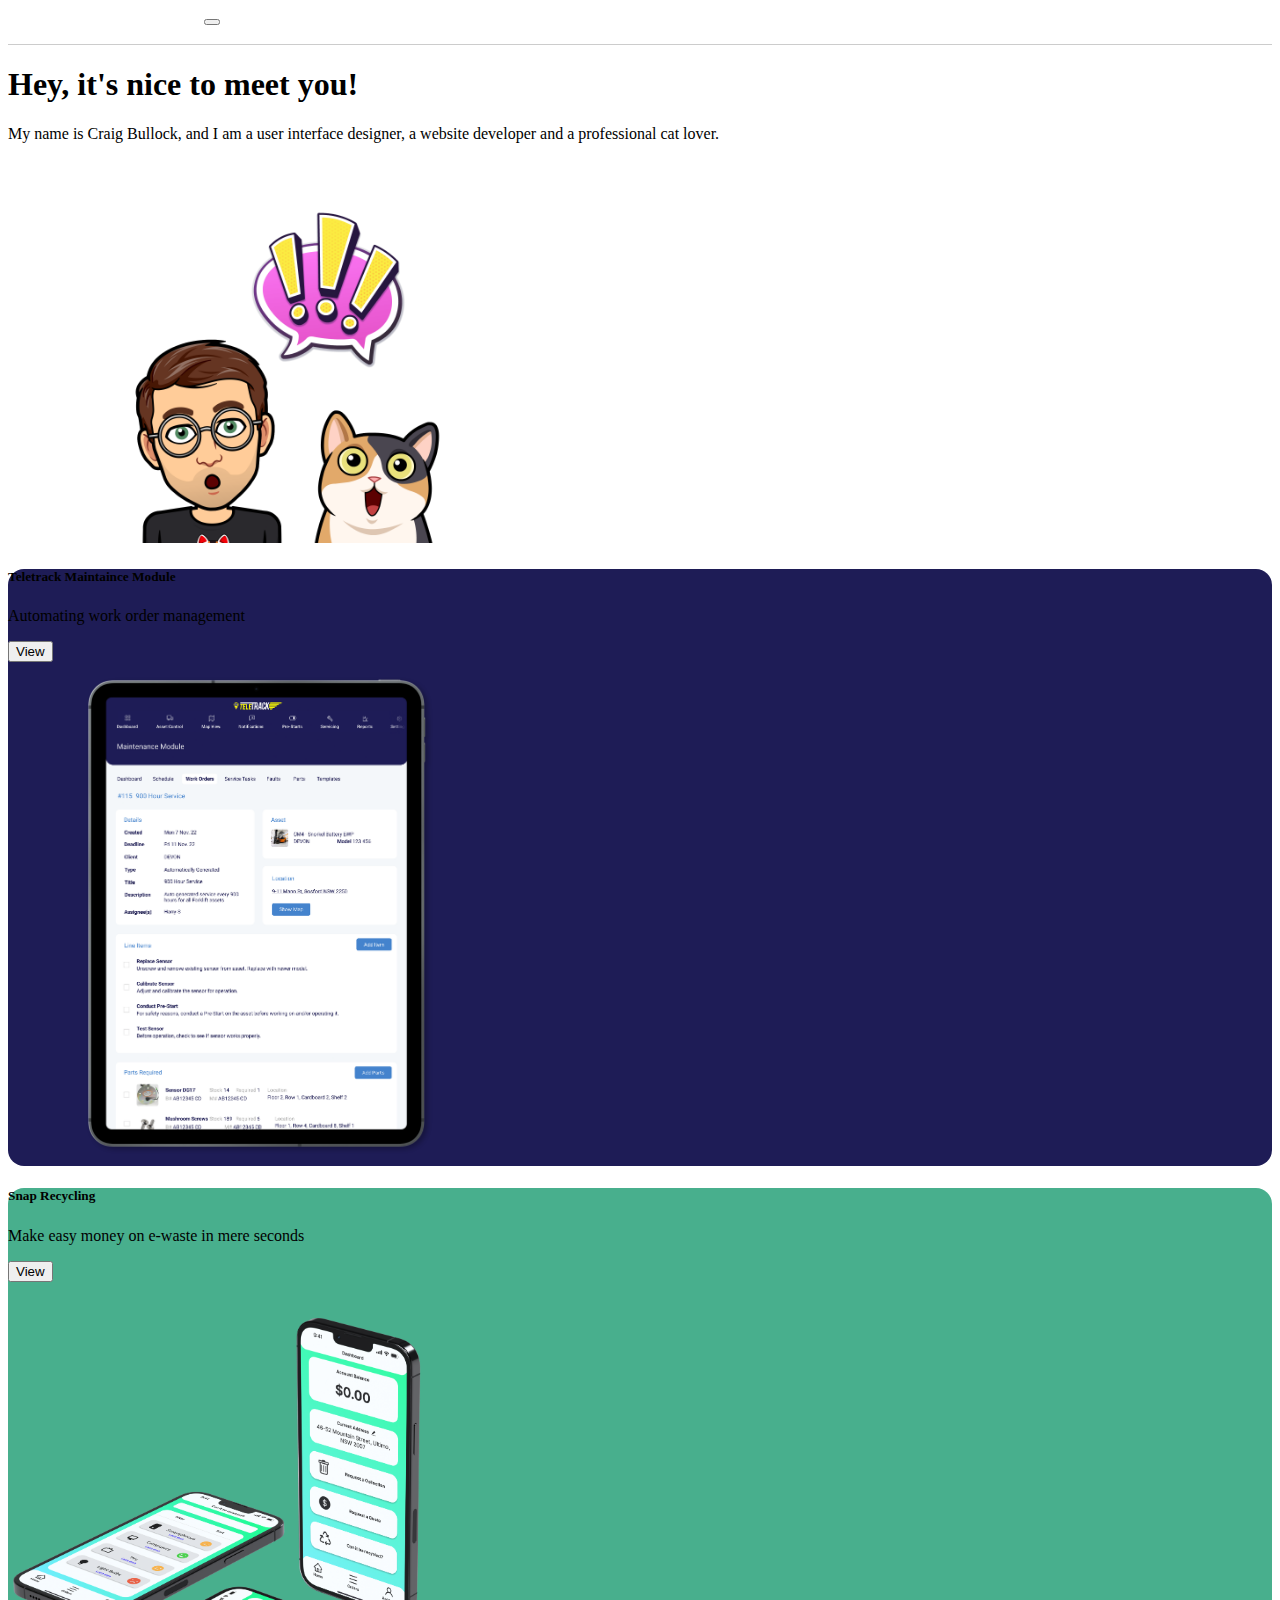
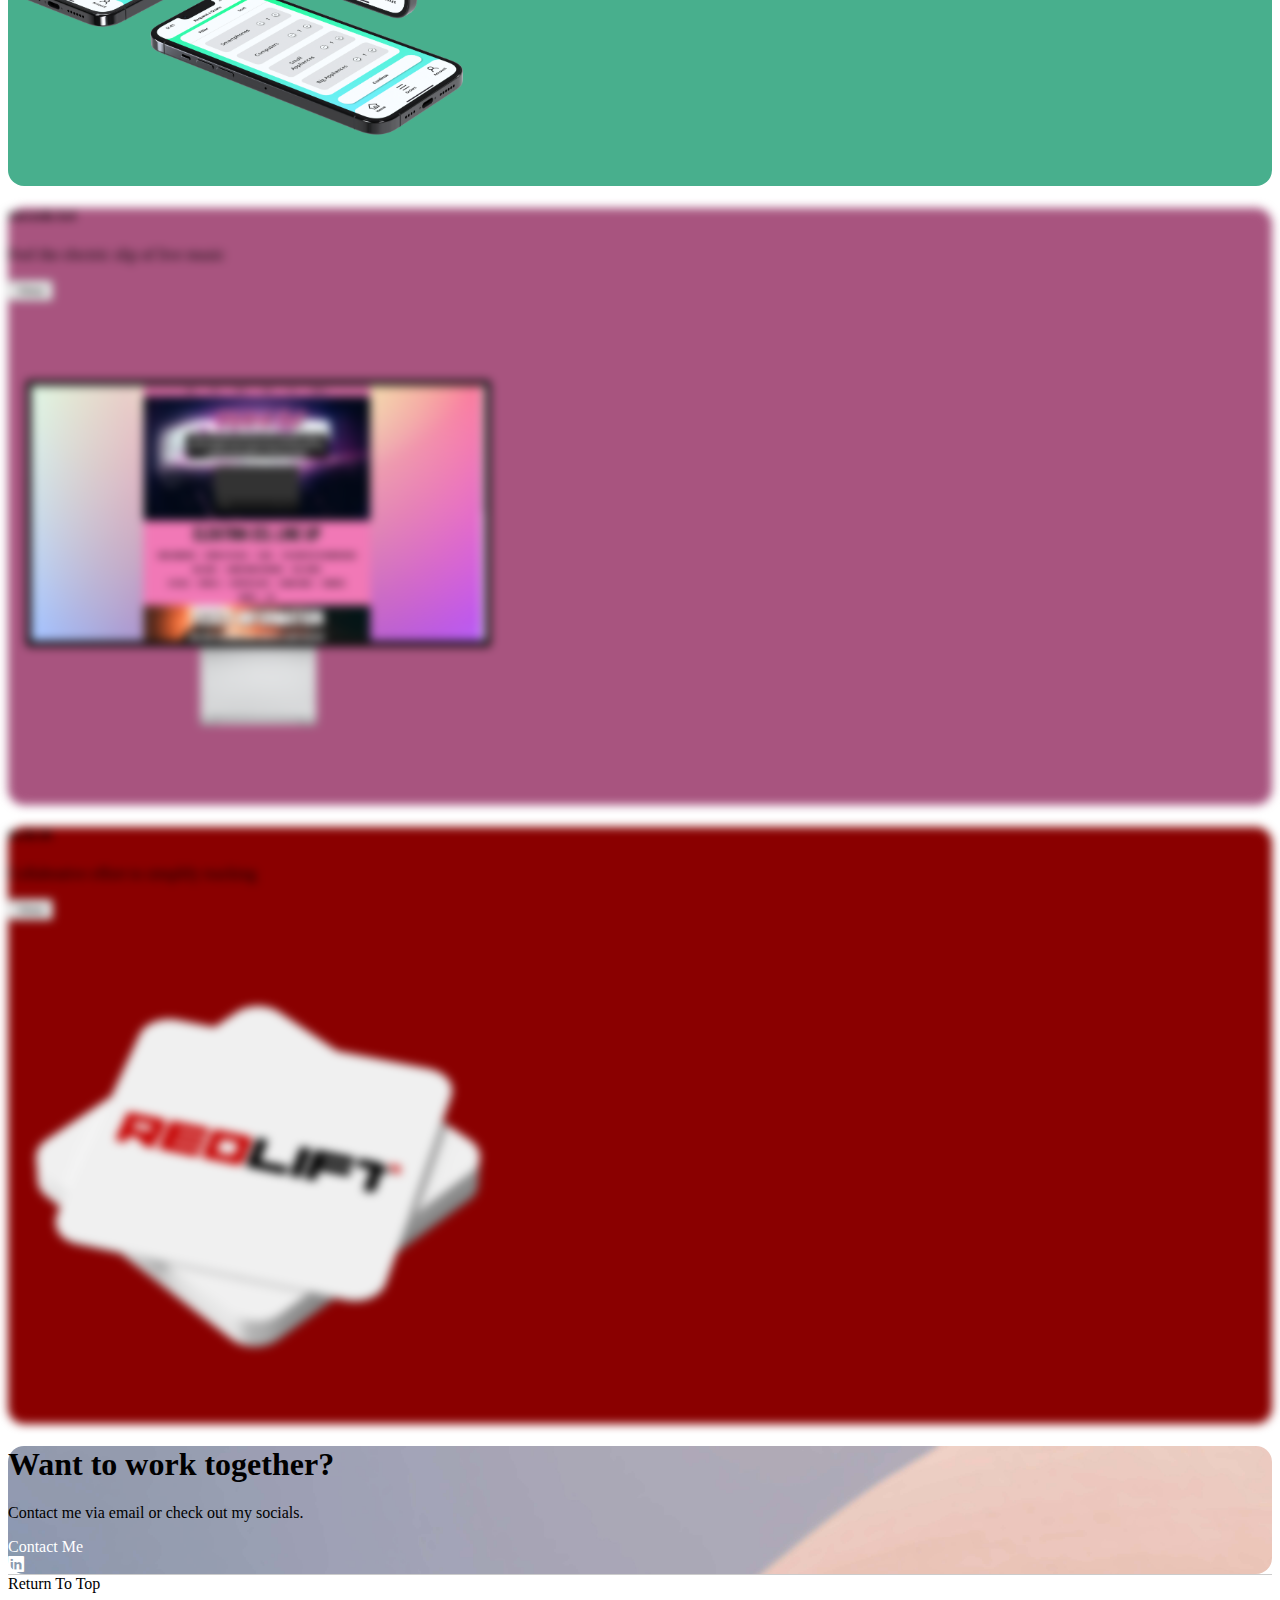
==== commit c4352489: "adjustments" ====
--- a/index.html
+++ b/index.html
@@ -22,7 +22,7 @@
     <title>Craig Bullock Design</title>
   </head>
   <body>
-    <nav id="navbar_top" class="navbar navbar-expand-lg bg-white">
+    <nav id="navbar_top" class="navbar sticky-top navbar-expand-lg bg-white">
       <div class="container-fluid">
         <a href="index.html" class="navbar-brand">CRAIG BULLOCK DESIGN</a>
         <button
@@ -44,7 +44,7 @@
     </nav>
     <section class="About">
       <div class="container-lg">
-        <div class="intro bg p-5 my-4 d-flex align-items-center">
+        <div class="intro p-5 my-4 d-flex align-items-center">
           <div class="text text-white">
             <h1>Hey, it's nice to meet you!</h1>
             <p class="lead">
@@ -54,7 +54,7 @@
             <p>
               <a
                 href="mailto:craigbullbren@outlook.com"
-                class="btn btn-success btn-lg"
+                class="btn btn-primary btn-lg"
                 >Contact Me</a
               >
             </p>
@@ -170,7 +170,7 @@
             </div>
             <div class="p-2">
               <a class="btn btn-primary btn-lg"
-                href="linkedin.com"
+                href="https://linkedin.com/in/bullockcraig"
                 ><i class="bi bi-linkedin"></i
               ></a>
             </div>
@@ -178,5 +178,10 @@
         </div>
       </div>
     </section>
+    <footer class="footer mt-3">
+      <div class="text-center p-3 m-1">
+        <a href="#top" style="color: black;">Return To Top</a>
+      </div>
+    </footer>
   </body>
 </html>
--- a/css/main.css
+++ b/css/main.css
@@ -6,8 +6,17 @@
   .intro {
     flex-direction: column;
   }
+  .figma.selected {
+    height: 500px;
+  }
   .text {
     text-align: center;
+  }
+  .bg.selected {
+    padding: 0.6rem;
+  }
+  .bg-tele.selected {
+    padding: 0.5rem
   }
 }
 
@@ -46,10 +55,22 @@
 }
 
 .eel {
+  -webkit-filter: blur(5px);
+  -moz-filter: blur(5px);
+  -o-filter: blur(5px);
+  -ms-filter: blur(5px);
+  filter: blur(5px);
+  background-color: #ccc;
   background-color: #a8547f;
 }
 
 .red {
+  -webkit-filter: blur(5px);
+  -moz-filter: blur(5px);
+  -o-filter: blur(5px);
+  -ms-filter: blur(5px);
+  filter: blur(5px);
+  background-color: #ccc;
   background-color: #8a0000;
 }
 
@@ -91,5 +112,36 @@
 
 .figma {
   border-radius: 16px;
+  width: 100%;
+  height: 700px;
 }
 
+.bg img {
+  background-color: #ecf7f3;
+}
+
+.bg {
+  padding: 1.5rem;
+}
+
+.end-project img {
+  width: 240px;
+  height: 300px;
+  object-fit: contain;
+}
+
+.bg-tele img {
+  background-color: #e8e8ee;
+}
+
+.bg-tele {
+  padding: 1.5rem;
+}
+
+.navbar {
+  border-bottom: 1px solid rgb(204, 204, 204);
+}
+
+.footer {
+  border-top: 1px solid rgb(204, 204, 204);
+}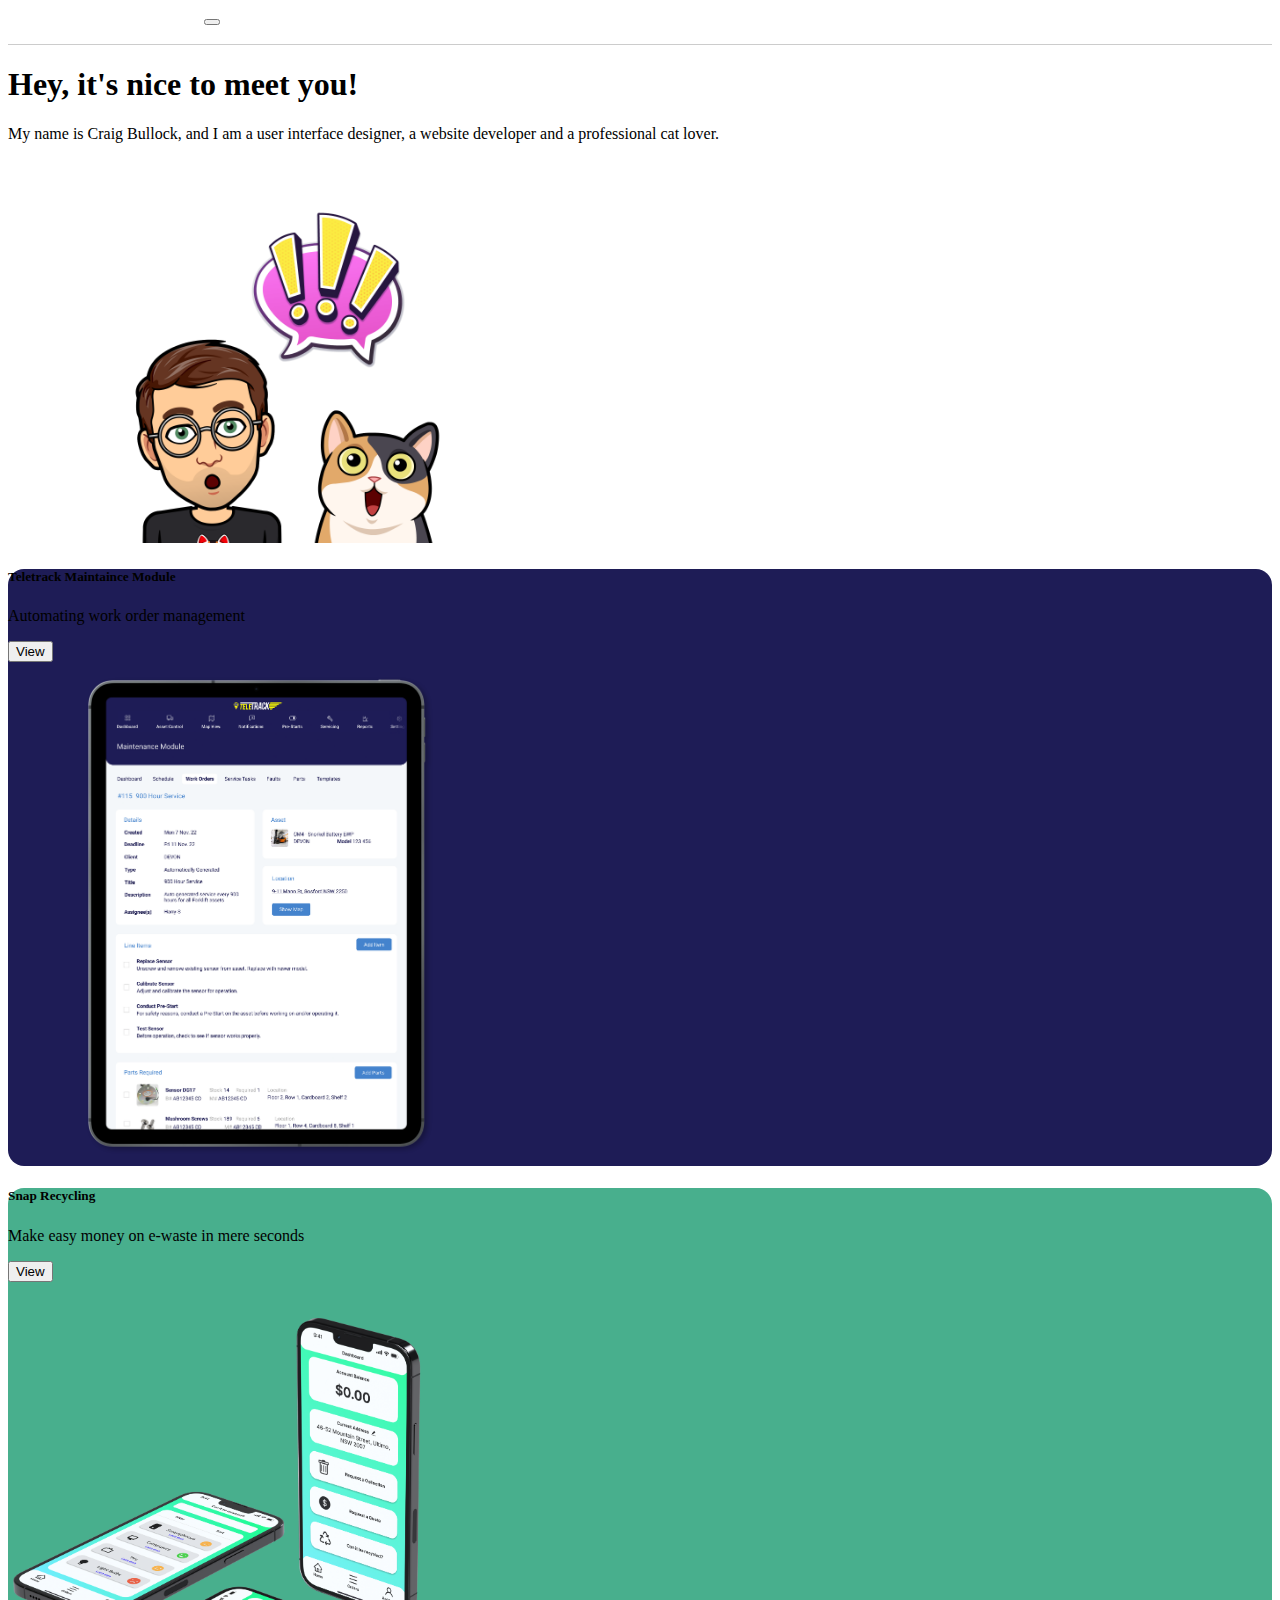
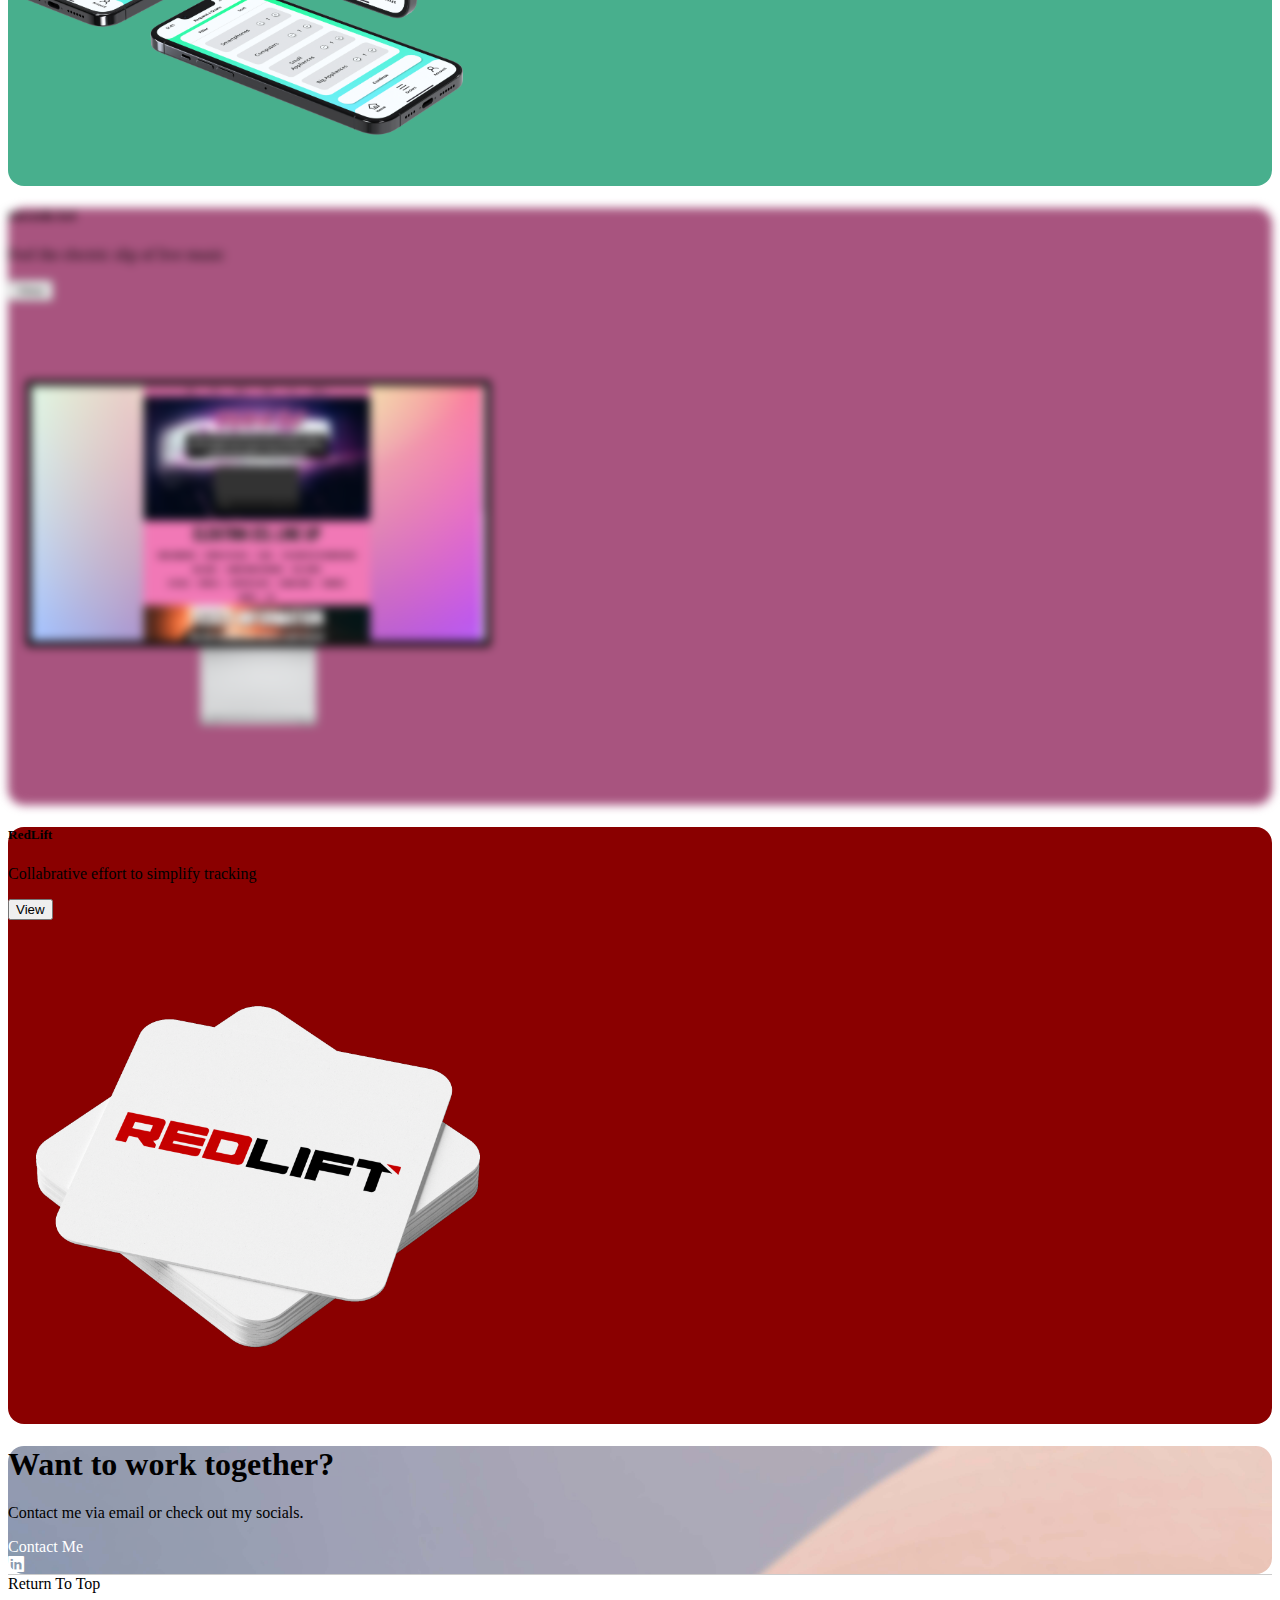
==== commit 1d672043: "redlift" ====
--- a/index.html
+++ b/index.html
@@ -140,14 +140,14 @@
                   </p>
                 </div>
                 <div class="card-body text-end">
-                  <button type="button" class="btn btn-primary">View</button>
+                  <a href="redliftlogo.html"><button type="button" class="btn btn-primary">View</button></a>
                 </div>
               </div>
               <div class="image d-flex justify-content-center">
                 <img
                   src="imgs/Free_Square_Coaster_Mockup_2.png"
                   class="card-img-bottom img-fluid"
-                  alt="Camera"
+                  alt=""
                 />
               </div>
             </div>
--- a/css/main.css
+++ b/css/main.css
@@ -65,11 +65,6 @@
 }
 
 .red {
-  -webkit-filter: blur(5px);
-  -moz-filter: blur(5px);
-  -o-filter: blur(5px);
-  -ms-filter: blur(5px);
-  filter: blur(5px);
   background-color: #ccc;
   background-color: #8a0000;
 }
@@ -105,6 +100,11 @@
   background-color: #ecf7f3;
 }
 
+.screens-red {
+  border-radius: 16px;
+  background-color: #f3e5e5;
+}
+
 a {
   text-decoration: none;
   color: white;
@@ -134,6 +134,10 @@
   background-color: #e8e8ee;
 }
 
+.bg-red img {
+  background-color: #f3e5e5;
+}
+
 .bg-tele {
   padding: 1.5rem;
 }
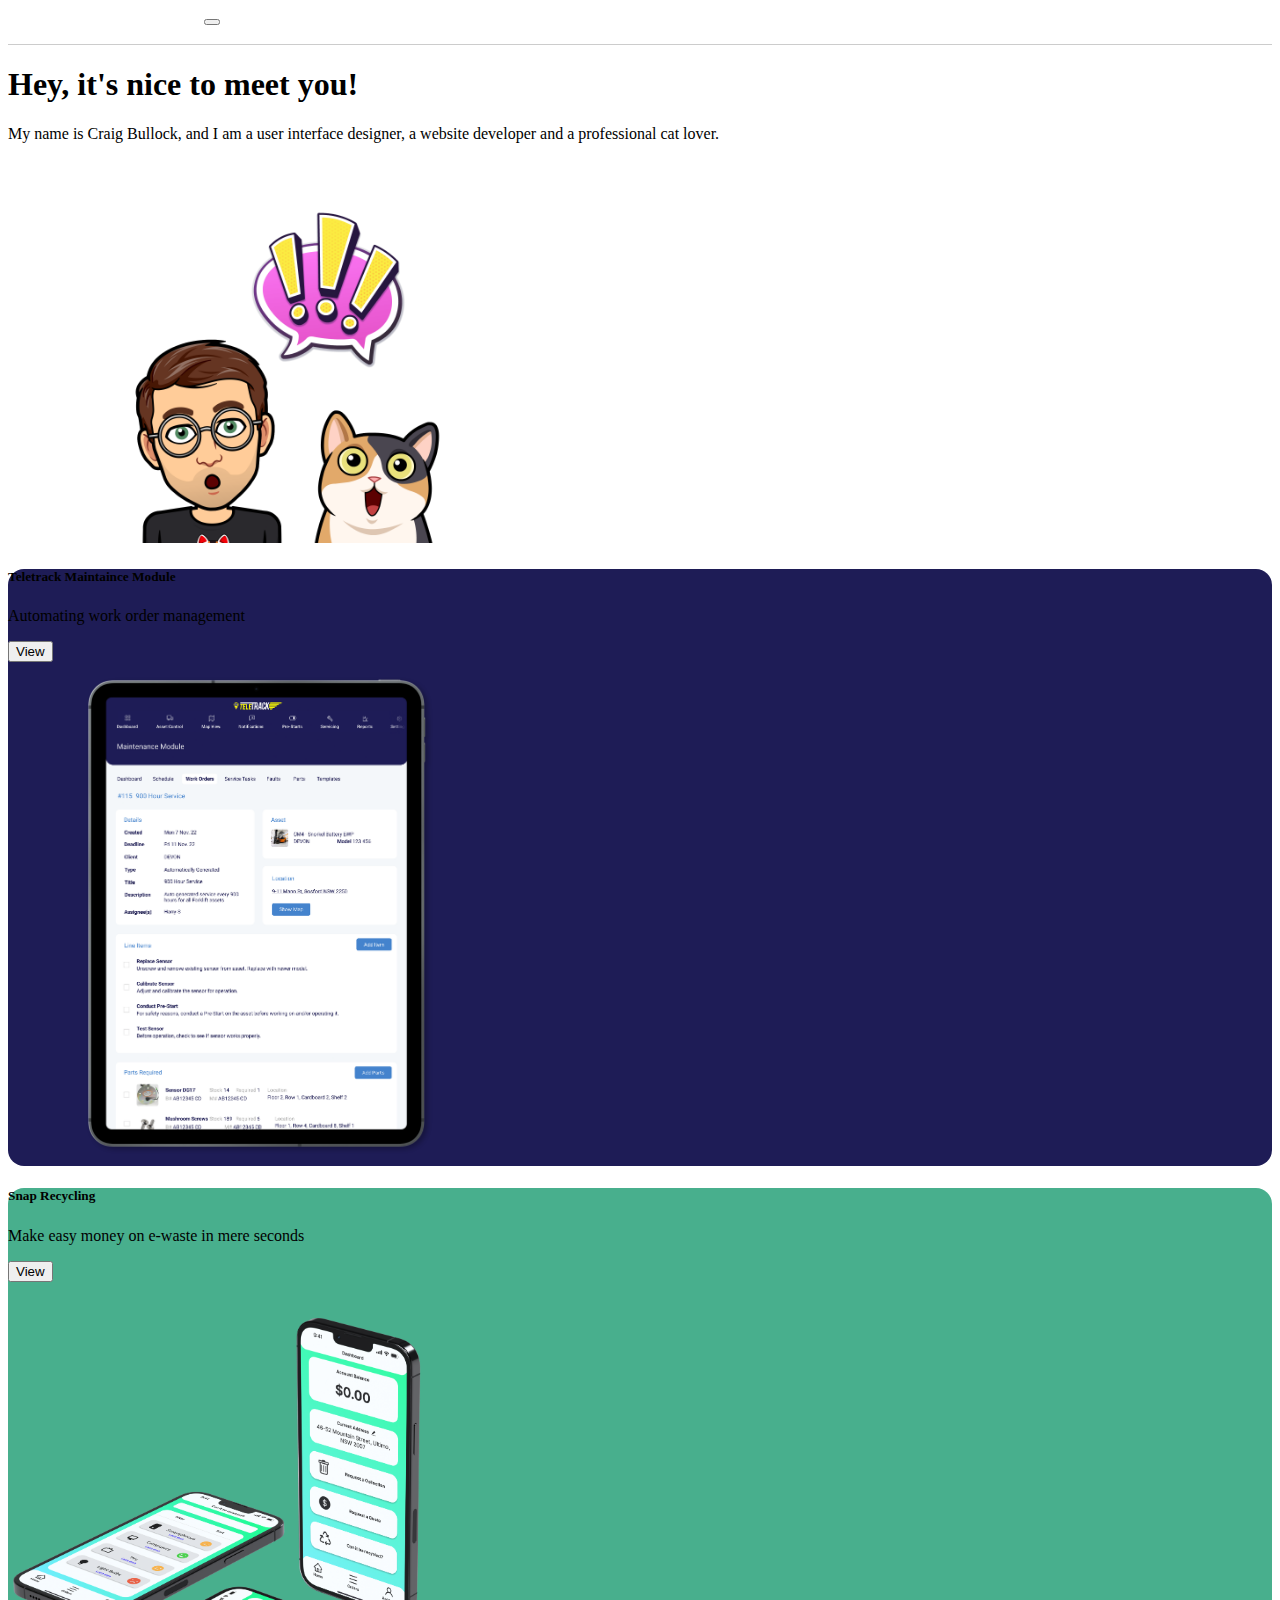
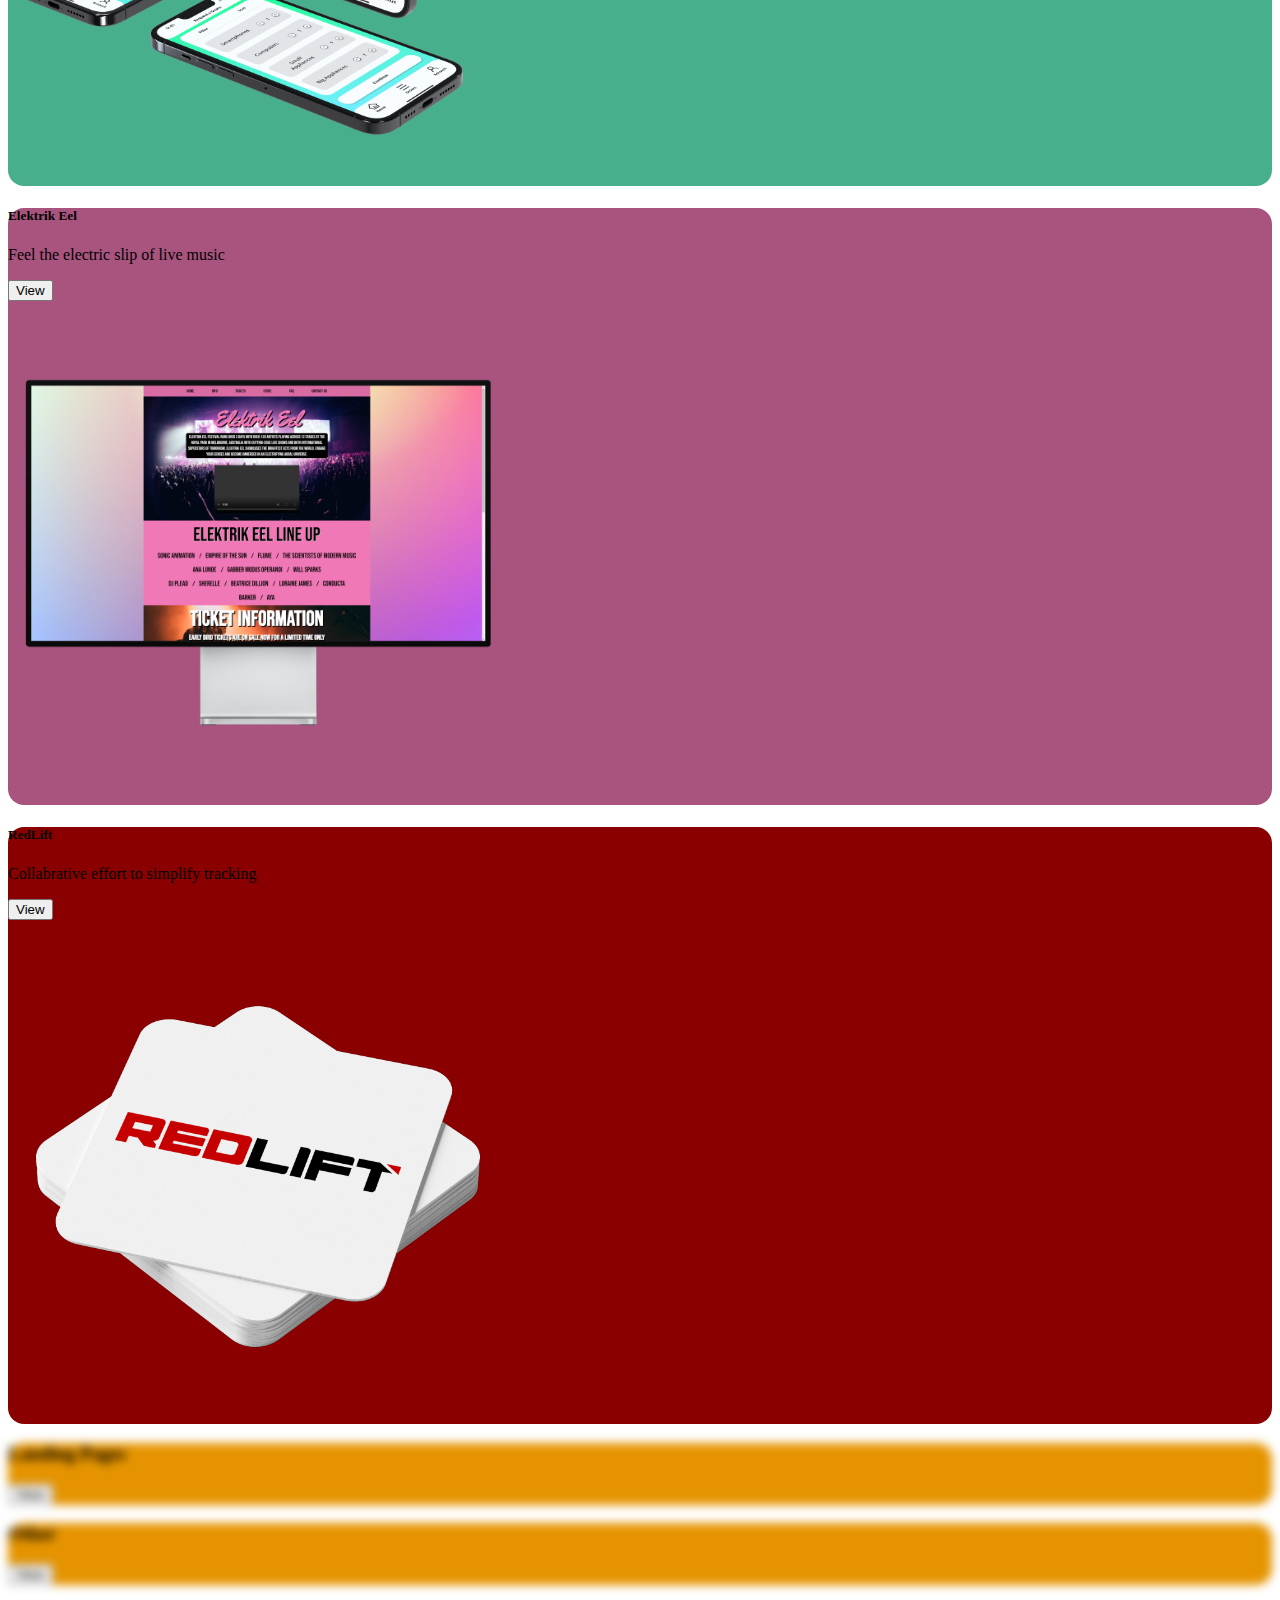
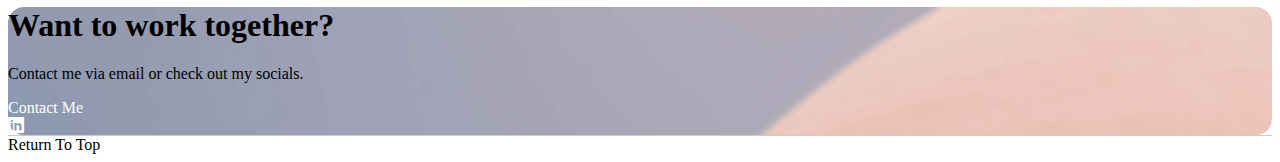
==== commit c2152211: "completion of all 4 portfolio items" ====
--- a/index.html
+++ b/index.html
@@ -42,7 +42,7 @@
         </div>
       </div>
     </nav>
-    <section class="About">
+    <section id="About">
       <div class="container-lg">
         <div class="intro p-5 my-4 d-flex align-items-center">
           <div class="text text-white">
@@ -114,11 +114,11 @@
             <div class="eel card h-100 border-0">
               <div class="poopie d-flex align-items-center">
                 <div class="card-body text-white">
-                  <h5 class="card-title">Electrik Eel</h5>
+                  <h5 class="card-title">Elektrik Eel</h5>
                   <p class="card-text">Feel the electric slip of live music</p>
                 </div>
                 <div class="card-body text-end">
-                  <button type="button" class="btn btn-primary">View</button>
+                  <a href="elektrikeel.html"><button type="button" class="btn btn-primary">View</button></a>
                 </div>
               </div>
               <div class="image d-flex justify-content-center">
@@ -150,6 +150,22 @@
                   alt=""
                 />
               </div>
+            </div>
+          </div>
+          <div class="col-xl-6 mb-3">
+            <div class="cats card h-100 border-0">
+                <div class="card-body text-white d-flex justify-content-center align-items-center flex-column">
+                  <h3>Landing Pages</h3>
+                  <a href="landingpages.html"><button type="button" class="btn btn-primary">View</button></a>
+                </div>
+            </div>
+          </div>
+          <div class="col-xl-6 mb-3">
+            <div class="cats card h-100 border-0">
+                <div class="card-body text-white d-flex justify-content-center align-items-center flex-column">
+                  <h3>Other</h3>
+                  <a href=""><button type="button" class="btn btn-primary">View</button></a>
+                </div>
             </div>
           </div>
         </div>
--- a/css/main.css
+++ b/css/main.css
@@ -55,17 +55,10 @@
 }
 
 .eel {
-  -webkit-filter: blur(5px);
-  -moz-filter: blur(5px);
-  -o-filter: blur(5px);
-  -ms-filter: blur(5px);
-  filter: blur(5px);
-  background-color: #ccc;
   background-color: #a8547f;
 }
 
 .red {
-  background-color: #ccc;
   background-color: #8a0000;
 }
 
@@ -105,6 +98,11 @@
   background-color: #f3e5e5;
 }
 
+.screens-eel {
+  border-radius: 16px;
+  background-color: #f6edf2;
+}
+
 a {
   text-decoration: none;
   color: white;
@@ -138,6 +136,10 @@
   background-color: #f3e5e5;
 }
 
+.bg-eel img {
+  background-color: #f6edf2;
+}
+
 .bg-tele {
   padding: 1.5rem;
 }
@@ -148,4 +150,21 @@
 
 .footer {
   border-top: 1px solid rgb(204, 204, 204);
+}
+
+.cats {
+  -webkit-filter: blur(5px);
+  -moz-filter: blur(5px);
+  -o-filter: blur(5px);
+  -ms-filter: blur(5px);
+  filter: blur(5px);
+  background-color: #e59400;
+}
+
+.carousel-item img {
+  border-radius: 16px;
+}
+
+.carousel {
+  border-radius: 16px;
 }